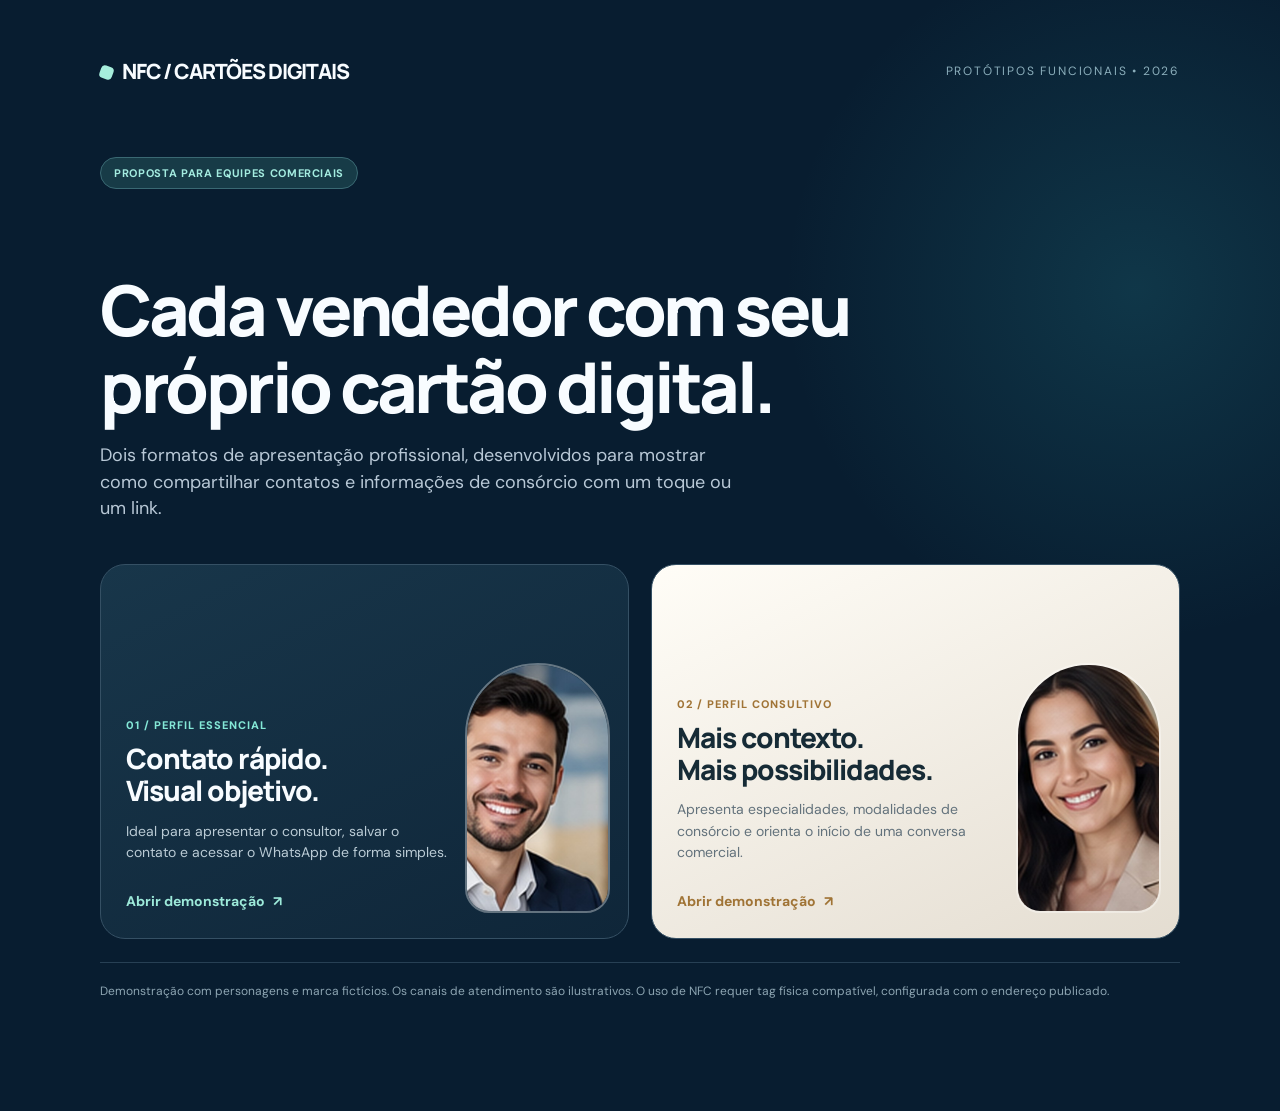
==== index.html @ 66779feb "feat: demonstrações de cartões digitais NFC para equipe comercial" ====
<!DOCTYPE html><html lang="pt-BR"><head><meta charset="utf-8"><meta name="viewport" content="width=device-width,initial-scale=1"><meta name="theme-color" content="#081d30"><title>Cartões digitais NFC — Demonstrações</title><meta name="description" content="Conheça dois modelos demonstrativos de cartão digital por NFC para uma equipe comercial de consórcios."><link rel="stylesheet" href="styles.css"></head>
<body class="landing"><main class="landing-content"><header class="brand-top"><div class="brand-name"><i></i>NFC / CARTÕES DIGITAIS</div><div class="tagline-small">Protótipos funcionais • 2026</div></header><span class="pill" style="margin-top:70px">PROPOSTA PARA EQUIPES COMERCIAIS</span><h1>Cada vendedor com seu próprio cartão digital.</h1><p class="intro">Dois formatos de apresentação profissional, desenvolvidos para mostrar como compartilhar contatos e informações de consórcio com um toque ou um link.</p><section class="demo-grid" aria-label="Demonstrações disponíveis"><a class="demo-card" href="demo-essencial.html"><div><div class="small-tag">01 / PERFIL ESSENCIAL</div><h2>Contato rápido.<br>Visual objetivo.</h2><p>Ideal para apresentar o consultor, salvar o contato e acessar o WhatsApp de forma simples.</p><span class="open">Abrir demonstração <span aria-hidden="true">↗</span></span></div><img src="assets/rafael.jpg" alt="Retrato ilustrativo do consultor fictício Rafael Martins"></a><a class="demo-card alt" href="demo-consultivo.html"><div><div class="small-tag">02 / PERFIL CONSULTIVO</div><h2>Mais contexto.<br>Mais possibilidades.</h2><p>Apresenta especialidades, modalidades de consórcio e orienta o início de uma conversa comercial.</p><span class="open">Abrir demonstração <span aria-hidden="true">↗</span></span></div><img src="assets/mariana.jpg" alt="Retrato ilustrativo da consultora fictícia Mariana Alves"></a></section><footer class="landing-footer">Demonstração com personagens e marca fictícios. Os canais de atendimento são ilustrativos. O uso de NFC requer tag física compatível, configurada com o endereço publicado.</footer></main></body></html>
---- styles.css ----
@import url('https://fonts.googleapis.com/css2?family=DM+Sans:wght@400;500;600;700&family=Manrope:wght@400;500;600;700;800&display=swap');
:root{--bg:#071a2b;--panel:#102a3e;--text:#eff7fa;--muted:#b4c7d2;--accent:#85e2d4;--line:rgba(255,255,255,.14)}
*{box-sizing:border-box} html{scroll-behavior:smooth} body{margin:0;font-family:'DM Sans',Arial,sans-serif;line-height:1.48;background:#eef2f4;color:#10263b}button,a{font:inherit}a{text-decoration:none;color:inherit}button{cursor:pointer}button:focus-visible,a:focus-visible{outline:3px solid #d3ab59;outline-offset:3px} .hidden{display:none!important}
/* Apresentação inicial */
.landing{min-height:100vh;background:#081d30;color:#f8fcff;overflow:hidden;position:relative}.landing:before{content:'';position:absolute;pointer-events:none;inset:-10% -20% auto auto;width:800px;height:800px;background:radial-gradient(circle,rgba(45,157,170,.2),transparent 62%)}.landing-content{width:min(1080px,90vw);margin:auto;padding:56px 0 90px;position:relative}.brand-top{display:flex;justify-content:space-between;align-items:center;gap:16px}.brand-name{font-family:Manrope,sans-serif;font-size:21px;font-weight:800;letter-spacing:-.055em}.brand-name i{display:inline-block;background:#a6eedc;width:13px;height:13px;border-radius:4px;transform:rotate(20deg);margin-right:9px}.tagline-small{color:#8baebb;font-size:12px;letter-spacing:.15em;text-transform:uppercase}.landing h1{font:800 clamp(36px,5.5vw,70px)/1.09 Manrope,sans-serif;letter-spacing:-.05em;max-width:780px;margin:82px 0 18px}.landing p.intro{font-size:18px;color:#b8c8d6;max-width:645px;margin:0 0 42px}.pill{display:inline-flex;align-items:center;border:1px solid #3a6973;padding:7px 13px;border-radius:99px;background:#173b47;color:#a4ece0;letter-spacing:.06em;font-size:11px;font-weight:700}.demo-grid{display:grid;grid-template-columns:1fr 1fr;gap:22px}.demo-card{background:linear-gradient(154deg,#18364a,#0f2639);border:1px solid #355064;border-radius:25px;padding:25px;min-height:375px;display:grid;grid-template-columns:minmax(0,1fr) 138px;align-items:end;gap:14px;position:relative;overflow:hidden;transition:transform .2s,border-color .2s}.demo-card:hover{transform:translateY(-5px);border-color:#8fcbcc}.demo-card .small-tag{font-size:11px;font-weight:800;letter-spacing:.09em;color:#84e8d7}.demo-card h2{font:800 28px/1.13 Manrope,sans-serif;letter-spacing:-.035em;margin:10px 0}.demo-card p{color:#bacbd5;font-size:14px;line-height:1.52}.demo-card .open{display:inline-flex;gap:8px;align-items:center;margin-top:14px;color:#9deada;font-size:14px;font-weight:700}.demo-card img{height:250px;width:145px;object-fit:cover;object-position:50% 22%;border-radius:90px 90px 30px 30px;border:2px solid rgba(255,255,255,.35)}.demo-card.alt{background:linear-gradient(155deg,#fffdf7,#e4ddd1);color:#162b36}.demo-card.alt p{color:#63727c}.demo-card.alt .small-tag,.demo-card.alt .open{color:#a07436}.landing-footer{color:#8da5b2;font-size:12px;padding:20px 0;margin-top:23px;border-top:1px solid #274054}
/* Cartões */
.profile-shell{min-height:100vh;display:flex;justify-content:center;padding:26px 14px 60px}.card-wrap{width:min(445px,100%);border-radius:26px;overflow:hidden;position:relative;box-shadow:0 22px 70px rgba(8,30,46,.19)}.demo-floating{position:fixed;right:18px;top:16px;z-index:8;border-radius:99px;background:#fff;color:#123243;box-shadow:0 8px 28px rgba(0,0,0,.15);padding:10px 14px;font-weight:800;font-size:12px;max-width:calc(100% - 36px)}.logo-mini{display:flex;align-items:center;gap:9px;font-weight:800;letter-spacing:.085em;font:800 13px/1.3 Manrope,sans-serif}.logo-mark{width:30px;height:30px;border-radius:9px;display:grid;place-items:center;background:currentColor;position:relative}.logo-mark:after{content:'◆';color:#0a2b38;font-size:13px;position:absolute}
.theme-a{background:#091e32;color:#f2f8fb}.theme-a .cover{height:350px;background:radial-gradient(circle at 70% 20%,#224b62,transparent 58%),linear-gradient(145deg,#133e59,#071e31);position:relative;overflow:hidden}.theme-a .cover:after{content:'';width:500px;height:500px;border:1px solid rgba(255,255,255,.09);border-radius:50%;position:absolute;left:-180px;top:48px}.theme-a .cover .brand-line{position:absolute;z-index:2;top:25px;left:24px;right:24px;display:flex;justify-content:space-between;align-items:center}.theme-a .cover .brand-line small{font-size:10px;letter-spacing:.12em;color:#9ad3dc}.theme-a .portrait{position:absolute;width:268px;height:312px;right:-10px;bottom:0;object-fit:cover;object-position:center 15%;mix-blend-mode:normal;border-radius:150px 0 0 0;opacity:.95;mask-image:linear-gradient(to bottom,black 0%,black 83%,transparent 100%)}.theme-a .hero-copy{position:absolute;left:25px;right:150px;bottom:21px;z-index:2}.theme-a .hero-copy .role{color:#90e6db;font-size:12px;font-weight:700;letter-spacing:.04em}.theme-a h1{font:800 33px/1.05 Manrope,sans-serif;letter-spacing:-.06em;margin:7px 0}.theme-a .hero-copy p{color:#c3d6dd;font-size:11px;margin:7px 0 0}.a-body{padding:25px 23px 30px}.eyebrow{font-size:10px;text-transform:uppercase;letter-spacing:.16em;color:#97c7d2;font-weight:800}.a-description{font-size:15px;line-height:1.6;color:#c9d9e1;margin:10px 0 21px}.action-primary{display:flex;align-items:center;justify-content:center;gap:10px;width:100%;border:0;border-radius:15px;padding:17px 14px;background:#8de2d3;color:#092b37;font-weight:800;font-size:15px}.action-primary:hover{filter:brightness(1.07)}.action-primary svg,.action-secondary svg,.mini-button svg{width:19px;height:19px}.two-actions{display:grid;grid-template-columns:1fr 1fr;gap:10px;margin:10px 0 24px}.action-secondary{border:1px solid #33546a;border-radius:14px;padding:14px 9px;color:#e5f0f4;background:#173347;display:flex;justify-content:center;align-items:center;gap:8px;font-size:13px;font-weight:700}.category-title{font:800 16px Manrope,sans-serif;margin:22px 0 11px;letter-spacing:-.025em}.categories{display:grid;grid-template-columns:1fr 1fr;gap:10px}.category{background:#133449;border:1px solid #2b5265;border-radius:13px;padding:14px}.category .emoji{font-size:20px}.category strong{display:block;margin:5px 0 0;font-size:14px}.category small{color:#aac1cc;font-size:11px}.trust-line{margin:24px 0 0;padding:15px;border-top:1px solid #335065;display:flex;justify-content:space-between;gap:20px;align-items:center}.trust-line p{font-size:11px;color:#b6c9d2;margin:0}.share-link{border:none;background:transparent;color:#8de2d3;font-size:12px;font-weight:800;white-space:nowrap}.footnote{font-size:10px;line-height:1.5;opacity:.74;margin:16px 0 0}
.theme-b{background:#fffdf7;color:#152e40}.theme-b .cover-b{height:320px;position:relative;background:linear-gradient(130deg,#b8d3c8,#eedfd0);overflow:hidden}.theme-b .cover-b:after{content:'';position:absolute;right:-90px;top:-100px;width:300px;height:300px;border:1px solid rgba(15,57,62,.2);border-radius:50%}.theme-b .b-brand{position:absolute;left:23px;right:20px;top:23px;color:#1b3a46;z-index:1}.theme-b .b-brand .logo-mark:after{color:#e6dfc9}.theme-b .portrait-b{position:absolute;width:245px;height:275px;left:50%;transform:translateX(-50%);bottom:0;object-fit:cover;object-position:center 15%;border-radius:124px 124px 0 0;box-shadow:0 -6px 90px rgba(69,86,80,.05)}.theme-b .b-body{padding:27px 24px 36px}.theme-b h1{font:800 32px/1.12 Manrope,sans-serif;letter-spacing:-.055em;margin:0 0 6px}.theme-b .role{font-size:12px;color:#a17c48;font-weight:800;letter-spacing:.06em;text-transform:uppercase}.theme-b .lede{font-size:15px;line-height:1.6;color:#6d7981;margin:14px 0 19px}.theme-b .quick-actions{display:grid;grid-template-columns:repeat(3,1fr);gap:9px}.theme-b .quick-actions button{border:1px solid #e0e4dc;background:#f7f7ef;border-radius:14px;min-height:72px;padding:9px;display:flex;flex-direction:column;align-items:center;justify-content:center;gap:4px;font-size:11px;color:#1c3f4d;font-weight:700}.theme-b .quick-actions span{font-size:22px}.b-main{margin-top:14px;background:#173f49;color:#fff;padding:17px 16px;border-radius:14px;display:flex;align-items:center;justify-content:space-between;font-weight:700;font-size:14px}.b-main small{display:block;font-size:11px;font-weight:400;color:#c8dddc}.theme-b .section-divider{height:1px;background:#e1e3dc;margin:26px 0}.theme-b h2{font:800 18px Manrope,sans-serif;letter-spacing:-.035em;margin:0 0 10px}.theme-b .text-sub{font-size:12px;line-height:1.55;color:#6a7880;margin:0 0 14px}.specialties{display:flex;gap:7px;flex-wrap:wrap}.specialties span{font-size:12px;font-weight:700;background:#f3eee5;border:1px solid #ebe1d3;color:#755934;border-radius:50px;padding:7px 10px}.steps{display:grid;gap:13px}.step{display:flex;align-items:flex-start;gap:12px}.step i{display:grid;place-items:center;flex:none;width:28px;height:28px;background:#e4eee7;color:#376756;border-radius:50%;font-style:normal;font-size:12px;font-weight:800}.step strong{display:block;font-size:12px}.step p{font-size:11px;color:#75808b;margin:2px 0}.b-feature{border-radius:16px;background:linear-gradient(120deg,#e7ede4,#f7ead8);padding:22px;display:flex;align-items:center;gap:16px}.b-feature .feature-icon{display:grid;place-items:center;border-radius:15px;background:#fff;width:65px;height:65px;font-size:30px;flex:none}.b-feature strong{font:800 17px Manrope,sans-serif}.b-feature p{margin:5px 0 0;font-size:12px;color:#596b6c}.b-contact{margin-top:20px;width:100%;border-radius:15px;border:0;background:#153e49;color:white;padding:17px;font-weight:800}.b-share{border:0;background:none;color:#587369;font-weight:800;font-size:12px;padding:18px 0 0}.theme-b .footnote{color:#6b7a80}
/* componentes */
.sheet{display:none;position:fixed;inset:0;background:rgba(1,18,30,.67);z-index:10;align-items:center;justify-content:center;padding:18px}.sheet.visible{display:flex}.sheet-panel{max-width:410px;width:100%;border-radius:21px;background:#fff;color:#163244;padding:27px;box-shadow:0 30px 85px rgba(0,0,0,.35)}.sheet-panel h2{font:800 21px Manrope,sans-serif;margin:0 0 10px}.sheet-panel p{font-size:14px;color:#566771;line-height:1.6}.sheet-panel button{background:#193b49;color:#fff;border:none;border-radius:12px;padding:13px 20px;font-weight:800;margin-top:10px}.back-hint{display:block;text-align:center;font-size:11px;color:#6f8693;margin-top:16px}.back-hint a{text-decoration:underline}
@media(max-width:790px){.landing-content{padding-top:30px}.landing h1{margin-top:50px}.demo-grid{grid-template-columns:1fr}.demo-card{min-height:300px}.demo-card img{height:230px}.tagline-small{display:none}}@media(max-width:390px){.demo-card{grid-template-columns:minmax(0,1fr) 106px;padding:17px}.demo-card img{height:190px;width:110px}.card-wrap{border-radius:15px}.profile-shell{padding:0 0 32px}.demo-floating{top:auto;bottom:10px;right:10px;opacity:.9}}
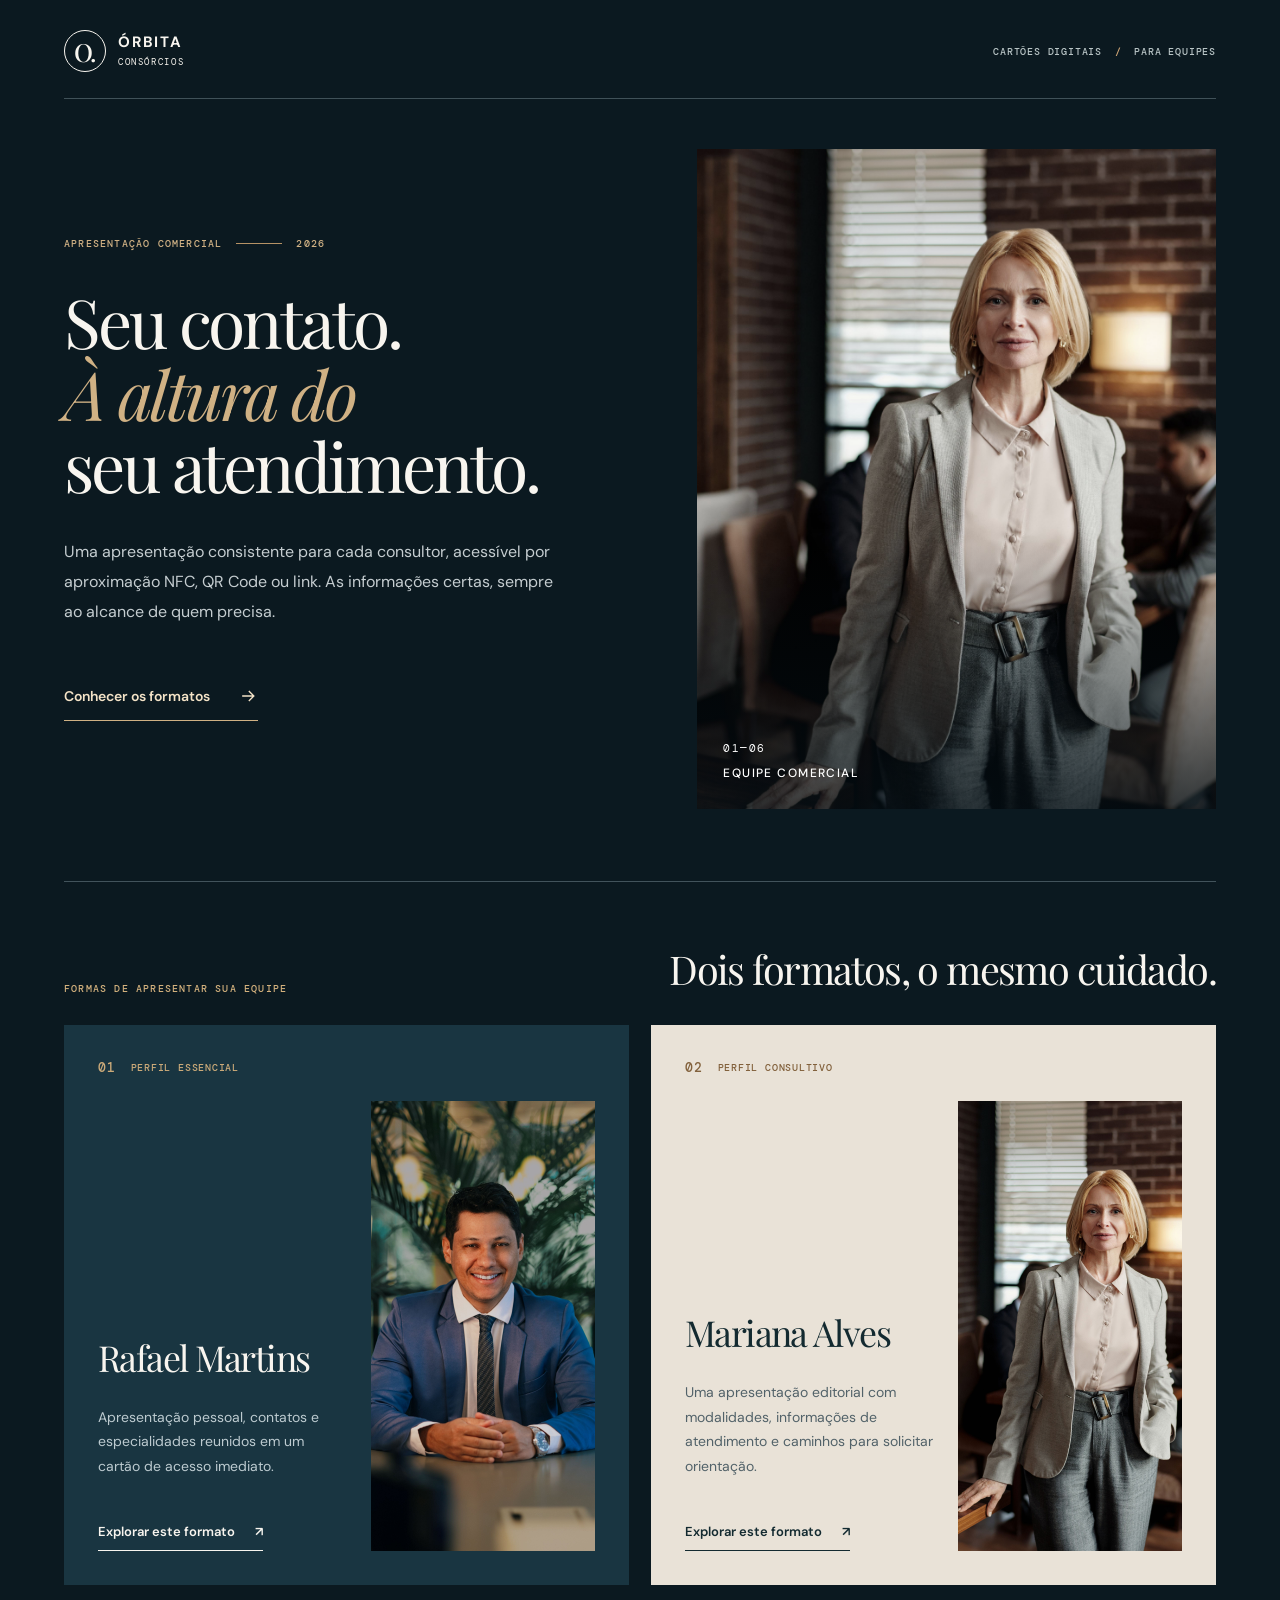
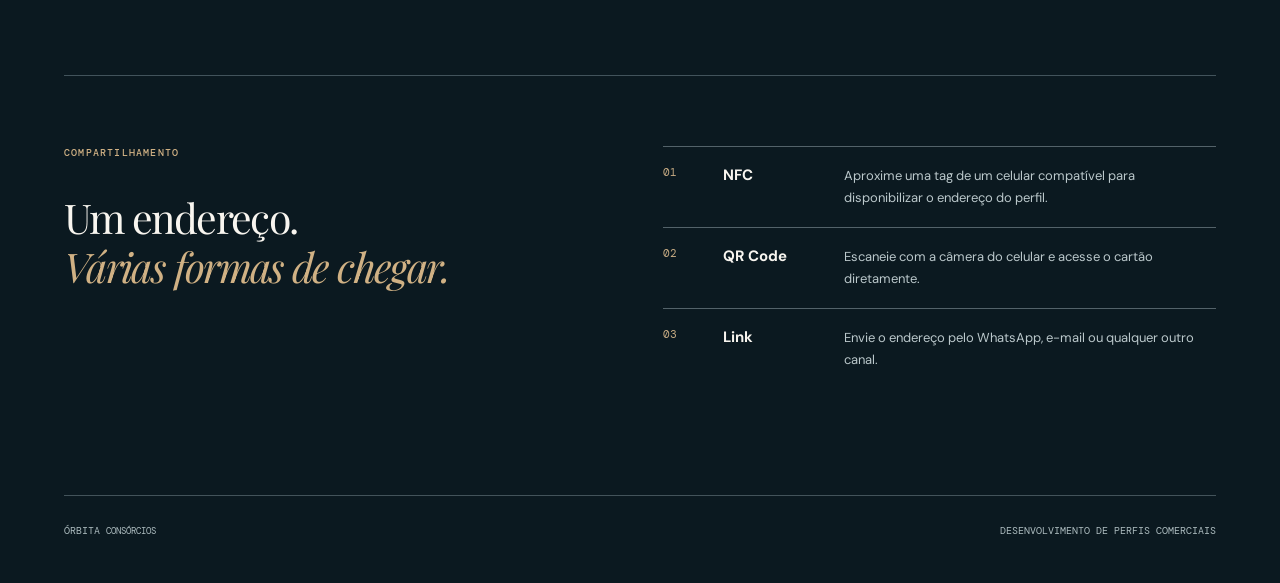
==== commit 2e098f42: "refactor: direção editorial, fotos HD, conteúdo profissional e novos links" ====
--- a/index.html
+++ b/index.html
@@ -1,2 +1 @@
-<!DOCTYPE html><html lang="pt-BR"><head><meta charset="utf-8"><meta name="viewport" content="width=device-width,initial-scale=1"><meta name="theme-color" content="#081d30"><title>Cartões digitais NFC — Demonstrações</title><meta name="description" content="Conheça dois modelos demonstrativos de cartão digital por NFC para uma equipe comercial de consórcios."><link rel="stylesheet" href="styles.css"></head>
-<body class="landing"><main class="landing-content"><header class="brand-top"><div class="brand-name"><i></i>NFC / CARTÕES DIGITAIS</div><div class="tagline-small">Protótipos funcionais • 2026</div></header><span class="pill" style="margin-top:70px">PROPOSTA PARA EQUIPES COMERCIAIS</span><h1>Cada vendedor com seu próprio cartão digital.</h1><p class="intro">Dois formatos de apresentação profissional, desenvolvidos para mostrar como compartilhar contatos e informações de consórcio com um toque ou um link.</p><section class="demo-grid" aria-label="Demonstrações disponíveis"><a class="demo-card" href="demo-essencial.html"><div><div class="small-tag">01 / PERFIL ESSENCIAL</div><h2>Contato rápido.<br>Visual objetivo.</h2><p>Ideal para apresentar o consultor, salvar o contato e acessar o WhatsApp de forma simples.</p><span class="open">Abrir demonstração <span aria-hidden="true">↗</span></span></div><img src="assets/rafael.jpg" alt="Retrato ilustrativo do consultor fictício Rafael Martins"></a><a class="demo-card alt" href="demo-consultivo.html"><div><div class="small-tag">02 / PERFIL CONSULTIVO</div><h2>Mais contexto.<br>Mais possibilidades.</h2><p>Apresenta especialidades, modalidades de consórcio e orienta o início de uma conversa comercial.</p><span class="open">Abrir demonstração <span aria-hidden="true">↗</span></span></div><img src="assets/mariana.jpg" alt="Retrato ilustrativo da consultora fictícia Mariana Alves"></a></section><footer class="landing-footer">Demonstração com personagens e marca fictícios. Os canais de atendimento são ilustrativos. O uso de NFC requer tag física compatível, configurada com o endereço publicado.</footer></main></body></html>
+<!doctype html><html lang="pt-BR"><head><meta charset="utf-8"><meta name="viewport" content="width=device-width,initial-scale=1"><meta name="theme-color" content="#0b1920"><title>Cartões digitais para equipes comerciais | Órbita</title><meta name="description" content="Perfis profissionais digitais com compartilhamento por NFC, QR Code e link. Conheça os formatos essencial e consultivo."><link rel="stylesheet" href="styles.css"></head><body class="home"><div class="home-container"><header class="home-head"><a class="brand-symbol" href="index.html" aria-label="Página inicial"><span class="brand-monogram">O.</span><span>ÓRBITA <small>CONSÓRCIOS</small></span></a><div class="home-head-right">CARTÕES DIGITAIS <span class="sep">/</span> PARA EQUIPES</div></header><main><div class="home-hero"><div class="home-copy"><div class="fine-label">APRESENTAÇÃO COMERCIAL <span class="line-gold"></span> 2026</div><h1>Seu contato.<br><em>À altura do</em><br>seu atendimento.</h1><p>Uma apresentação consistente para cada consultor, acessível por aproximação NFC, QR Code ou link. As informações certas, sempre ao alcance de quem precisa.</p><a class="hero-cta" href="#formatos">Conhecer os formatos <svg viewBox="0 0 24 24"><path d="M5 12h14m-6-6 6 6-6 6"/></svg></a></div><div class="home-photo"><img src="assets/mariana.jpg" alt="Consultora em ambiente profissional" fetchpriority="high"><span class="home-photo-caption">01—06 <b>EQUIPE COMERCIAL</b></span></div></div><section id="formatos" class="formats"><div class="formats-top"><span class="fine-label">FORMAS DE APRESENTAR SUA EQUIPE</span><h2>Dois formatos, o mesmo cuidado.</h2></div><div class="formats-grid"><a href="rafael-martins.html" class="format-card format-dark"><div class="format-index">01 <span>PERFIL ESSENCIAL</span></div><div class="format-photo"><img src="assets/rafael.jpg" alt="Consultor Rafael Martins"></div><div class="format-desc"><h3>Rafael Martins</h3><p>Apresentação pessoal, contatos e especialidades reunidos em um cartão de acesso imediato.</p><strong>Explorar este formato <span>↗</span></strong></div></a><a href="mariana-alves.html" class="format-card format-light"><div class="format-index">02 <span>PERFIL CONSULTIVO</span></div><div class="format-photo"><img src="assets/mariana.jpg" alt="Consultora Mariana Alves"></div><div class="format-desc"><h3>Mariana Alves</h3><p>Uma apresentação editorial com modalidades, informações de atendimento e caminhos para solicitar orientação.</p><strong>Explorar este formato <span>↗</span></strong></div></a></div></section><section class="how-section"><div><div class="fine-label">COMPARTILHAMENTO</div><h2>Um endereço.<br><em>Várias formas de chegar.</em></h2></div><div class="how-items"><div><span>01</span><strong>NFC</strong><p>Aproxime uma tag de um celular compatível para disponibilizar o endereço do perfil.</p></div><div><span>02</span><strong>QR Code</strong><p>Escaneie com a câmera do celular e acesse o cartão diretamente.</p></div><div><span>03</span><strong>Link</strong><p>Envie o endereço pelo WhatsApp, e-mail ou qualquer outro canal.</p></div></div></section></main><footer class="home-footer"><span>ÓRBITA <small>CONSÓRCIOS</small></span><span>DESENVOLVIMENTO DE PERFIS COMERCIAIS</span></footer></div></body></html>
--- a/styles.css
+++ b/styles.css
@@ -1,12 +1,13 @@
-@import url('https://fonts.googleapis.com/css2?family=DM+Sans:wght@400;500;600;700&family=Manrope:wght@400;500;600;700;800&display=swap');
-:root{--bg:#071a2b;--panel:#102a3e;--text:#eff7fa;--muted:#b4c7d2;--accent:#85e2d4;--line:rgba(255,255,255,.14)}
-*{box-sizing:border-box} html{scroll-behavior:smooth} body{margin:0;font-family:'DM Sans',Arial,sans-serif;line-height:1.48;background:#eef2f4;color:#10263b}button,a{font:inherit}a{text-decoration:none;color:inherit}button{cursor:pointer}button:focus-visible,a:focus-visible{outline:3px solid #d3ab59;outline-offset:3px} .hidden{display:none!important}
-/* Apresentação inicial */
-.landing{min-height:100vh;background:#081d30;color:#f8fcff;overflow:hidden;position:relative}.landing:before{content:'';position:absolute;pointer-events:none;inset:-10% -20% auto auto;width:800px;height:800px;background:radial-gradient(circle,rgba(45,157,170,.2),transparent 62%)}.landing-content{width:min(1080px,90vw);margin:auto;padding:56px 0 90px;position:relative}.brand-top{display:flex;justify-content:space-between;align-items:center;gap:16px}.brand-name{font-family:Manrope,sans-serif;font-size:21px;font-weight:800;letter-spacing:-.055em}.brand-name i{display:inline-block;background:#a6eedc;width:13px;height:13px;border-radius:4px;transform:rotate(20deg);margin-right:9px}.tagline-small{color:#8baebb;font-size:12px;letter-spacing:.15em;text-transform:uppercase}.landing h1{font:800 clamp(36px,5.5vw,70px)/1.09 Manrope,sans-serif;letter-spacing:-.05em;max-width:780px;margin:82px 0 18px}.landing p.intro{font-size:18px;color:#b8c8d6;max-width:645px;margin:0 0 42px}.pill{display:inline-flex;align-items:center;border:1px solid #3a6973;padding:7px 13px;border-radius:99px;background:#173b47;color:#a4ece0;letter-spacing:.06em;font-size:11px;font-weight:700}.demo-grid{display:grid;grid-template-columns:1fr 1fr;gap:22px}.demo-card{background:linear-gradient(154deg,#18364a,#0f2639);border:1px solid #355064;border-radius:25px;padding:25px;min-height:375px;display:grid;grid-template-columns:minmax(0,1fr) 138px;align-items:end;gap:14px;position:relative;overflow:hidden;transition:transform .2s,border-color .2s}.demo-card:hover{transform:translateY(-5px);border-color:#8fcbcc}.demo-card .small-tag{font-size:11px;font-weight:800;letter-spacing:.09em;color:#84e8d7}.demo-card h2{font:800 28px/1.13 Manrope,sans-serif;letter-spacing:-.035em;margin:10px 0}.demo-card p{color:#bacbd5;font-size:14px;line-height:1.52}.demo-card .open{display:inline-flex;gap:8px;align-items:center;margin-top:14px;color:#9deada;font-size:14px;font-weight:700}.demo-card img{height:250px;width:145px;object-fit:cover;object-position:50% 22%;border-radius:90px 90px 30px 30px;border:2px solid rgba(255,255,255,.35)}.demo-card.alt{background:linear-gradient(155deg,#fffdf7,#e4ddd1);color:#162b36}.demo-card.alt p{color:#63727c}.demo-card.alt .small-tag,.demo-card.alt .open{color:#a07436}.landing-footer{color:#8da5b2;font-size:12px;padding:20px 0;margin-top:23px;border-top:1px solid #274054}
-/* Cartões */
-.profile-shell{min-height:100vh;display:flex;justify-content:center;padding:26px 14px 60px}.card-wrap{width:min(445px,100%);border-radius:26px;overflow:hidden;position:relative;box-shadow:0 22px 70px rgba(8,30,46,.19)}.demo-floating{position:fixed;right:18px;top:16px;z-index:8;border-radius:99px;background:#fff;color:#123243;box-shadow:0 8px 28px rgba(0,0,0,.15);padding:10px 14px;font-weight:800;font-size:12px;max-width:calc(100% - 36px)}.logo-mini{display:flex;align-items:center;gap:9px;font-weight:800;letter-spacing:.085em;font:800 13px/1.3 Manrope,sans-serif}.logo-mark{width:30px;height:30px;border-radius:9px;display:grid;place-items:center;background:currentColor;position:relative}.logo-mark:after{content:'◆';color:#0a2b38;font-size:13px;position:absolute}
-.theme-a{background:#091e32;color:#f2f8fb}.theme-a .cover{height:350px;background:radial-gradient(circle at 70% 20%,#224b62,transparent 58%),linear-gradient(145deg,#133e59,#071e31);position:relative;overflow:hidden}.theme-a .cover:after{content:'';width:500px;height:500px;border:1px solid rgba(255,255,255,.09);border-radius:50%;position:absolute;left:-180px;top:48px}.theme-a .cover .brand-line{position:absolute;z-index:2;top:25px;left:24px;right:24px;display:flex;justify-content:space-between;align-items:center}.theme-a .cover .brand-line small{font-size:10px;letter-spacing:.12em;color:#9ad3dc}.theme-a .portrait{position:absolute;width:268px;height:312px;right:-10px;bottom:0;object-fit:cover;object-position:center 15%;mix-blend-mode:normal;border-radius:150px 0 0 0;opacity:.95;mask-image:linear-gradient(to bottom,black 0%,black 83%,transparent 100%)}.theme-a .hero-copy{position:absolute;left:25px;right:150px;bottom:21px;z-index:2}.theme-a .hero-copy .role{color:#90e6db;font-size:12px;font-weight:700;letter-spacing:.04em}.theme-a h1{font:800 33px/1.05 Manrope,sans-serif;letter-spacing:-.06em;margin:7px 0}.theme-a .hero-copy p{color:#c3d6dd;font-size:11px;margin:7px 0 0}.a-body{padding:25px 23px 30px}.eyebrow{font-size:10px;text-transform:uppercase;letter-spacing:.16em;color:#97c7d2;font-weight:800}.a-description{font-size:15px;line-height:1.6;color:#c9d9e1;margin:10px 0 21px}.action-primary{display:flex;align-items:center;justify-content:center;gap:10px;width:100%;border:0;border-radius:15px;padding:17px 14px;background:#8de2d3;color:#092b37;font-weight:800;font-size:15px}.action-primary:hover{filter:brightness(1.07)}.action-primary svg,.action-secondary svg,.mini-button svg{width:19px;height:19px}.two-actions{display:grid;grid-template-columns:1fr 1fr;gap:10px;margin:10px 0 24px}.action-secondary{border:1px solid #33546a;border-radius:14px;padding:14px 9px;color:#e5f0f4;background:#173347;display:flex;justify-content:center;align-items:center;gap:8px;font-size:13px;font-weight:700}.category-title{font:800 16px Manrope,sans-serif;margin:22px 0 11px;letter-spacing:-.025em}.categories{display:grid;grid-template-columns:1fr 1fr;gap:10px}.category{background:#133449;border:1px solid #2b5265;border-radius:13px;padding:14px}.category .emoji{font-size:20px}.category strong{display:block;margin:5px 0 0;font-size:14px}.category small{color:#aac1cc;font-size:11px}.trust-line{margin:24px 0 0;padding:15px;border-top:1px solid #335065;display:flex;justify-content:space-between;gap:20px;align-items:center}.trust-line p{font-size:11px;color:#b6c9d2;margin:0}.share-link{border:none;background:transparent;color:#8de2d3;font-size:12px;font-weight:800;white-space:nowrap}.footnote{font-size:10px;line-height:1.5;opacity:.74;margin:16px 0 0}
-.theme-b{background:#fffdf7;color:#152e40}.theme-b .cover-b{height:320px;position:relative;background:linear-gradient(130deg,#b8d3c8,#eedfd0);overflow:hidden}.theme-b .cover-b:after{content:'';position:absolute;right:-90px;top:-100px;width:300px;height:300px;border:1px solid rgba(15,57,62,.2);border-radius:50%}.theme-b .b-brand{position:absolute;left:23px;right:20px;top:23px;color:#1b3a46;z-index:1}.theme-b .b-brand .logo-mark:after{color:#e6dfc9}.theme-b .portrait-b{position:absolute;width:245px;height:275px;left:50%;transform:translateX(-50%);bottom:0;object-fit:cover;object-position:center 15%;border-radius:124px 124px 0 0;box-shadow:0 -6px 90px rgba(69,86,80,.05)}.theme-b .b-body{padding:27px 24px 36px}.theme-b h1{font:800 32px/1.12 Manrope,sans-serif;letter-spacing:-.055em;margin:0 0 6px}.theme-b .role{font-size:12px;color:#a17c48;font-weight:800;letter-spacing:.06em;text-transform:uppercase}.theme-b .lede{font-size:15px;line-height:1.6;color:#6d7981;margin:14px 0 19px}.theme-b .quick-actions{display:grid;grid-template-columns:repeat(3,1fr);gap:9px}.theme-b .quick-actions button{border:1px solid #e0e4dc;background:#f7f7ef;border-radius:14px;min-height:72px;padding:9px;display:flex;flex-direction:column;align-items:center;justify-content:center;gap:4px;font-size:11px;color:#1c3f4d;font-weight:700}.theme-b .quick-actions span{font-size:22px}.b-main{margin-top:14px;background:#173f49;color:#fff;padding:17px 16px;border-radius:14px;display:flex;align-items:center;justify-content:space-between;font-weight:700;font-size:14px}.b-main small{display:block;font-size:11px;font-weight:400;color:#c8dddc}.theme-b .section-divider{height:1px;background:#e1e3dc;margin:26px 0}.theme-b h2{font:800 18px Manrope,sans-serif;letter-spacing:-.035em;margin:0 0 10px}.theme-b .text-sub{font-size:12px;line-height:1.55;color:#6a7880;margin:0 0 14px}.specialties{display:flex;gap:7px;flex-wrap:wrap}.specialties span{font-size:12px;font-weight:700;background:#f3eee5;border:1px solid #ebe1d3;color:#755934;border-radius:50px;padding:7px 10px}.steps{display:grid;gap:13px}.step{display:flex;align-items:flex-start;gap:12px}.step i{display:grid;place-items:center;flex:none;width:28px;height:28px;background:#e4eee7;color:#376756;border-radius:50%;font-style:normal;font-size:12px;font-weight:800}.step strong{display:block;font-size:12px}.step p{font-size:11px;color:#75808b;margin:2px 0}.b-feature{border-radius:16px;background:linear-gradient(120deg,#e7ede4,#f7ead8);padding:22px;display:flex;align-items:center;gap:16px}.b-feature .feature-icon{display:grid;place-items:center;border-radius:15px;background:#fff;width:65px;height:65px;font-size:30px;flex:none}.b-feature strong{font:800 17px Manrope,sans-serif}.b-feature p{margin:5px 0 0;font-size:12px;color:#596b6c}.b-contact{margin-top:20px;width:100%;border-radius:15px;border:0;background:#153e49;color:white;padding:17px;font-weight:800}.b-share{border:0;background:none;color:#587369;font-weight:800;font-size:12px;padding:18px 0 0}.theme-b .footnote{color:#6b7a80}
-/* componentes */
-.sheet{display:none;position:fixed;inset:0;background:rgba(1,18,30,.67);z-index:10;align-items:center;justify-content:center;padding:18px}.sheet.visible{display:flex}.sheet-panel{max-width:410px;width:100%;border-radius:21px;background:#fff;color:#163244;padding:27px;box-shadow:0 30px 85px rgba(0,0,0,.35)}.sheet-panel h2{font:800 21px Manrope,sans-serif;margin:0 0 10px}.sheet-panel p{font-size:14px;color:#566771;line-height:1.6}.sheet-panel button{background:#193b49;color:#fff;border:none;border-radius:12px;padding:13px 20px;font-weight:800;margin-top:10px}.back-hint{display:block;text-align:center;font-size:11px;color:#6f8693;margin-top:16px}.back-hint a{text-decoration:underline}
-@media(max-width:790px){.landing-content{padding-top:30px}.landing h1{margin-top:50px}.demo-grid{grid-template-columns:1fr}.demo-card{min-height:300px}.demo-card img{height:230px}.tagline-small{display:none}}@media(max-width:390px){.demo-card{grid-template-columns:minmax(0,1fr) 106px;padding:17px}.demo-card img{height:190px;width:110px}.card-wrap{border-radius:15px}.profile-shell{padding:0 0 32px}.demo-floating{top:auto;bottom:10px;right:10px;opacity:.9}}
+@import url('https://fonts.googleapis.com/css2?family=DM+Mono:wght@400;500&family=DM+Sans:wght@400;500;600;700&family=Playfair+Display:ital,wght@0,400;0,500;0,600;1,400;1,500&display=swap');
+:root{--ink:#0b1920;--dark:#0d222d;--cream:#f6f2e9;--paper:#fdfbf7;--gold:#c9a16a;--sea:#1c4c50;--line:#d8d0c5}*{box-sizing:border-box}html{scroll-behavior:smooth}body{margin:0;font-family:'DM Sans',system-ui,sans-serif;-webkit-font-smoothing:antialiased}button,a{font:inherit}a{color:inherit;text-decoration:none}button{cursor:pointer}a:focus-visible,button:focus-visible{outline:2px solid #cfa66f;outline-offset:3px}button img{width:20px;height:20px;object-fit:contain;flex:none}.fine-label,.section-index,.eyebrow{font:500 10px 'DM Mono',monospace;letter-spacing:.12em;text-transform:uppercase}.brand-symbol{display:inline-flex;align-items:center;gap:12px;font-size:15px;font-weight:700;letter-spacing:.12em;line-height:1.1;white-space:nowrap}.brand-symbol small{display:block;font:400 9px 'DM Mono',monospace;letter-spacing:.18em;margin-top:5px}.brand-monogram{font:500 25px 'Playfair Display',serif;width:42px;height:42px;display:grid;place-items:center;border:1px solid currentColor;border-radius:50%;letter-spacing:-.1em;padding-right:3px}
+/* Landing — editorial web brochure */
+.home{background:#0b1920;color:#f8f5ef;overflow-x:hidden}.home-container{max-width:1560px;margin:auto;padding:30px clamp(20px,5vw,82px)}.home-head{display:flex;align-items:center;justify-content:space-between;gap:15px;padding-bottom:26px;border-bottom:1px solid #405158}.home-head-right{font:500 10px 'DM Mono',monospace;letter-spacing:.08em;color:#b8c4c5}.sep{color:#d4a978;padding:0 6px}.home-hero{display:grid;grid-template-columns:1.05fr .95fr;min-height:680px;align-items:stretch;padding:50px 0 72px;gap:60px}.home-copy{align-self:center}.home-copy .fine-label{color:#d0b184;display:flex;align-items:center;gap:14px}.line-gold{display:inline-block;width:46px;height:1px;background:#b69265}.home h1{font:400 clamp(48px,5.3vw,92px)/1.06 'Playfair Display',serif;letter-spacing:-.046em;margin:36px 0}.home h1 em,.how-section h2 em{font-weight:400;color:#d0b184}.home-copy>p{font-size:16px;line-height:1.85;max-width:500px;color:#c5cdd0}.hero-cta{display:inline-flex;align-items:center;gap:28px;margin-top:30px;border-bottom:1px solid #d0b184;padding:14px 0;color:#f4e3c7;font-weight:600;font-size:14px}.hero-cta svg{width:20px;height:20px;fill:none;stroke:currentColor;stroke-width:1.6}.home-photo{position:relative;height:660px;overflow:hidden;background:#26353a}.home-photo img{width:100%;height:100%;object-fit:cover;object-position:center 33%;filter:saturate(.82)}.home-photo:after{content:'';position:absolute;inset:auto 0 0;height:40%;background:linear-gradient(transparent,rgba(4,14,20,.76))}.home-photo-caption{position:absolute;left:26px;bottom:28px;z-index:1;color:white;font:400 11px 'DM Mono',monospace;letter-spacing:.13em}.home-photo-caption b{display:block;font:500 12px 'DM Sans',sans-serif;margin-top:10px}.formats{border-top:1px solid #42535b;padding:60px 0 90px}.formats-top{display:flex;align-items:flex-end;justify-content:space-between;gap:35px;margin-bottom:30px}.formats-top .fine-label{color:#d3b17d}.formats h2{font:400 clamp(29px,3.1vw,48px) 'Playfair Display',serif;letter-spacing:-.04em;margin:0}.formats-grid{display:grid;grid-template-columns:1fr 1fr;gap:22px;min-width:0}.format-card{min-width:0;position:relative;overflow:hidden;padding:34px;min-height:560px;display:grid;grid-template-columns:1fr 45%;grid-template-rows:auto 1fr;gap:25px;transition:transform .2s}.format-card:hover{transform:translateY(-5px)}.format-dark{background:#193541}.format-light{background:#e9e2d7;color:#132a30}.format-index{grid-column:1/-1;display:flex;gap:15px;font:500 13px 'DM Mono',monospace;color:#cbaa79;letter-spacing:.06em}.format-light .format-index{color:#82613c}.format-index span{font-size:10px;align-self:center}.format-photo{grid-column:2;grid-row:2;align-self:stretch;overflow:hidden;min-height:350px}.format-photo img{display:block;width:100%;height:100%;object-fit:cover;object-position:center 24%}.format-desc{grid-column:1;grid-row:2;align-self:end}.format-desc h3{font:400 clamp(27px,2.8vw,43px) 'Playfair Display',serif;letter-spacing:-.045em;margin:0 0 24px}.format-desc p{font-size:14px;line-height:1.75;color:#bdcbd0;margin:0 0 42px}.format-light .format-desc p{color:#526269}.format-desc strong{font-size:13px;font-weight:600;border-bottom:1px solid currentColor;padding-bottom:10px;display:inline-flex;gap:20px}.how-section{border-top:1px solid #42535b;display:grid;grid-template-columns:1fr 1fr;gap:45px;padding:70px 0 105px}.how-section .fine-label{color:#d0b184}.how-section h2{font:400 clamp(32px,3.2vw,50px)/1.2 'Playfair Display',serif;letter-spacing:-.04em}.how-items>div{border-top:1px solid #536269;padding:18px 0;display:grid;grid-template-columns:44px 105px 1fr;gap:16px;align-items:start}.how-items span{font:400 11px 'DM Mono',monospace;color:#c7ab83}.how-items strong{font-size:15px}.how-items p{font-size:13px;color:#bbc8cb;line-height:1.7;margin:0}.home-footer{border-top:1px solid #43535a;display:flex;justify-content:space-between;gap:16px;padding:28px 0 16px;color:#adbcbf;font:400 10px 'DM Mono',monospace}.home-footer small{font-size:9px}
+/* Shared profile surfaces */
+.profile-stage{width:100%;min-height:100vh;padding:42px 16px;display:flex;align-items:flex-start;justify-content:center}.identity-card{width:min(480px,100%);overflow:hidden;box-shadow:0 25px 90px rgba(0,0,0,.14)}.section-index{color:#bd9766}.card-footer{display:flex;justify-content:space-between;gap:10px;font:500 9px 'DM Mono',monospace;letter-spacing:.06em;padding-top:24px;border-top:1px solid currentColor;opacity:.65}.toast{position:fixed;z-index:99;bottom:24px;left:50%;transform:translate(-50%,35px);opacity:0;pointer-events:none;background:#f6f2e9;color:#112b34;border:1px solid #d8c7ad;box-shadow:0 8px 32px #081a2533;border-radius:9px;padding:13px 20px;max-width:calc(100% - 32px);width:max-content;text-align:center;line-height:1.4;font-size:13px;transition:opacity .2s,transform .2s}.toast.active{opacity:1;transform:translate(-50%,0)}
+/* Essential: dark documentary */
+.profile-a{background:#e3e6e5;color:#f9f7f0}.profile-a .identity-card{background:#101e26}.a-photo-head{height:465px;position:relative;overflow:hidden}.a-photo-head>img{position:absolute;inset:0;width:100%;height:100%;object-fit:cover;object-position:center 23%;filter:saturate(.74)}.a-photo-shade{position:absolute;inset:0;background:linear-gradient(180deg,rgba(4,16,22,.58),rgba(4,16,22,.02) 34%,rgba(4,16,22,.17) 50%,rgba(4,16,22,.93) 100%)}.a-nav{position:absolute;left:26px;right:26px;top:23px;display:flex;justify-content:space-between;align-items:center;gap:15px}.a-nav .brand-symbol{font-size:12px}.a-nav .brand-monogram{width:36px;height:36px;font-size:21px}.a-nav-right{font:400 9px 'DM Mono',monospace;letter-spacing:.09em}.a-nav-right b{margin-left:8px;color:#d1b285}.a-head-copy{position:absolute;bottom:30px;left:30px}.eyebrow{color:#e3c998}.a-head-copy h1{font:400 62px/1.05 'Playfair Display',serif;letter-spacing:-.055em;margin:16px 0}.a-head-copy h1 em{font-weight:400}.a-head-underline{display:block;background:#cfaa77;width:65px;height:2px}.a-content{padding:28px 29px 34px}.a-intro{padding-bottom:28px}.a-intro p{font-size:17px;line-height:1.7;margin:16px 0 0;color:#d3d9d8}.a-action-group{padding-bottom:46px}.action-button{border:1px solid #39515b;color:#f7f6ef;background:transparent;display:flex;gap:12px;align-items:center;justify-content:center;min-height:61px;width:100%;font-size:13px;font-weight:600;position:relative}.action-button span{position:absolute;right:21px}.action-gold{background:#d6b585;color:#0e252d;border-color:#d6b585;font-size:14px;justify-content:flex-start;padding:0 20px}.action-gold img{filter:brightness(0) saturate(100%)}.a-action-secondary{display:grid;grid-template-columns:1fr 1fr;gap:10px;margin-top:10px}.a-action-secondary .action-button{font-size:12px;min-height:56px}.a-action-secondary img{filter:invert(1)}.a-specialties{border-top:1px solid #39515b;padding-top:29px}.a-specialties h2,.a-end h2{font:400 34px/1.22 'Playfair Display',serif;letter-spacing:-.04em;margin:17px 0 28px}.a-specialties h2 em,.a-end h2 em{color:#d5b58a}.a-categories{display:grid;grid-template-columns:1fr 1fr;gap:0;border-top:1px solid #42545a;border-left:1px solid #42545a}.a-categories>div{min-height:145px;border-right:1px solid #42545a;border-bottom:1px solid #42545a;padding:20px 16px}.a-categories img{filter:invert(1);width:25px;height:25px;margin-bottom:13px}.a-categories strong{display:block;font-size:14px;margin-bottom:5px}.a-categories small{font-size:11px;color:#a5b8bc;line-height:1.5}.a-end{padding:50px 0 38px}.a-text-cta{border:0;border-bottom:1px solid #c5a578;background:transparent;color:#e8c696;padding:14px 0;display:flex;justify-content:space-between;align-items:center;width:100%;font-weight:600;font-size:14px}
+/* Consultive: warm paper editorial */
+.profile-b{background:#e4e0d8;color:#172c31}.profile-b .identity-card{background:#fbf9f4}.b-cover{background:#e9e4dc;padding:26px 28px 0}.b-top{display:flex;justify-content:space-between;gap:10px;align-items:center;margin-bottom:25px}.b-top .brand-symbol{font-size:12px}.b-top .brand-monogram{font-size:21px;width:38px;height:38px}.edition{font:400 9px 'DM Mono',monospace;white-space:nowrap;color:#65706e}.b-photo{height:370px;overflow:hidden;background:#c9c4be}.b-photo img{height:100%;width:100%;object-fit:cover;object-position:center 22%;filter:saturate(.85)}.b-header-bottom{display:flex;justify-content:space-between;padding:18px 0;font:500 9px 'DM Mono',monospace;letter-spacing:.08em;border-bottom:1px solid #c7c1b7}.b-intro{padding:32px 29px 46px}.b-intro .fine-label{color:#9b7955}.b-intro h1{font:400 58px/1.08 'Playfair Display',serif;letter-spacing:-.06em;margin:15px 0 24px}.b-intro h1 em{color:#997751}.b-intro p{font-size:16px;line-height:1.8;color:#61706e;margin:0 0 32px}.b-primary,.b-two button,.b-last button{display:flex;align-items:center;justify-content:center;gap:13px;width:100%;border:0;min-height:61px;background:#1a3c43;color:white;font-weight:600;font-size:14px}.b-primary span{margin-left:auto;margin-right:20px}.b-primary{justify-content:flex-start;padding-left:21px}.b-primary img{filter:invert(1)}.b-two{display:grid;grid-template-columns:1fr 1fr;gap:10px;margin-top:10px}.b-two button{background:#f2eee6;border:1px solid #d6d0c4;color:#274047;min-height:56px;font-size:12px}.b-services,.b-process,.b-last{padding:43px 29px;border-top:1px solid #e0d9ce}.b-services h2,.b-process h2,.b-last h2{font:400 35px/1.25 'Playfair Display',serif;letter-spacing:-.04em;margin:19px 0}.b-services h2 em,.b-process h2 em,.b-last h2 em{color:#ac865a}.b-services>p{font-size:13px;line-height:1.75;color:#66746f;margin-bottom:24px}.service-list{border-top:1px solid #d3ccbf}.service-list>div{display:grid;grid-template-columns:33px 1fr;column-gap:14px;border-bottom:1px solid #d3ccbf;padding:17px 0;align-items:center}.service-list img{width:24px;height:24px;grid-row:1/3}.service-list strong{font-size:14px}.service-list span{color:#718079;font-size:11px;margin-top:5px}.process-row{border-top:1px solid #d9d1c4;display:grid;grid-template-columns:42px 1fr;gap:12px;padding:17px 0}.process-row>span{font:500 12px 'DM Mono',monospace;color:#ad895d}.process-row strong{font-size:14px}.process-row p{font-size:12px;line-height:1.65;color:#6a7771;margin:5px 0 0}.b-last{background:#eae3d6}.b-last button{margin-top:24px;justify-content:space-between;padding:0 21px}.profile-b .card-footer{margin:0 29px 28px;color:#536663}
+@media(max-width:900px){.home-hero{gap:26px;min-height:550px}.home-photo{height:510px}.format-card{padding:20px;grid-template-columns:1fr 42%;min-height:470px}.format-photo{min-height:290px}.formats-top{display:block}.formats h2{margin-top:20px}}
+@media(max-width:640px){.home-container{padding:21px 22px}.home-head-right{display:none}.home-hero{padding:50px 0 45px;display:flex;flex-direction:column;gap:38px}.home h1{font-size:clamp(43px,10.7vw,65px);margin:26px 0}.home-copy>p{font-size:14px;line-height:1.75}.home-photo{height:420px;width:100%}.formats{padding:42px 0 62px}.formats-grid{grid-template-columns:1fr}.format-card{min-height:400px}.format-photo{min-height:280px}.format-desc h3{font-size:31px}.how-section{grid-template-columns:1fr;gap:10px;padding:50px 0 70px}.how-items>div{grid-template-columns:30px 87px 1fr;gap:12px}.how-items p{font-size:12px}.home-footer{font-size:9px;line-height:1.6;flex-direction:column}.profile-stage{padding:0}.identity-card{box-shadow:none}.a-photo-head{height:450px}.b-cover{padding-left:22px;padding-right:22px}.b-photo{height:360px}.edition{font-size:8px}.b-intro h1{font-size:54px}}
+@media(max-width:370px){.a-nav-right,.edition{display:none}.format-card{grid-template-columns:1fr 40%}.format-desc p{font-size:12px}.format-photo{min-height:260px}.a-head-copy h1{font-size:53px}.a-action-secondary .action-button,.b-two button{font-size:11px;gap:5px}.b-photo{height:340px}}
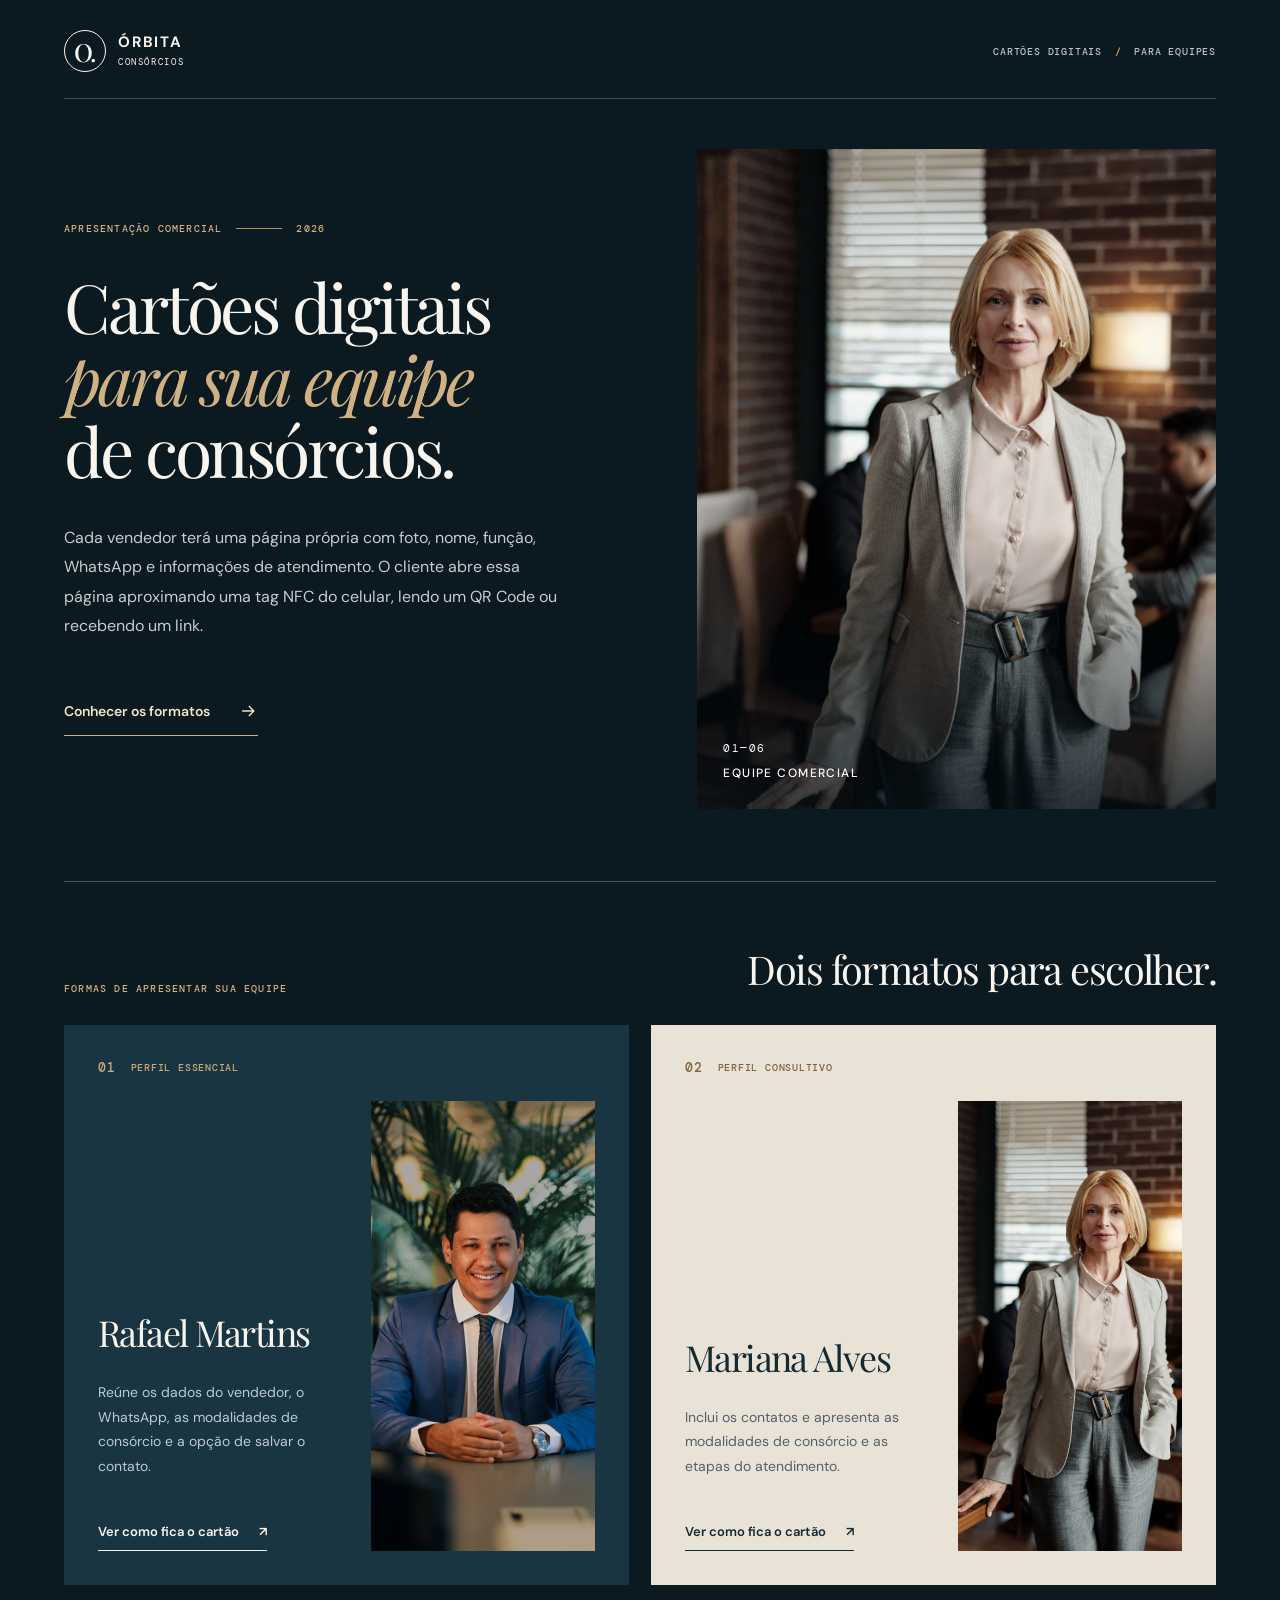
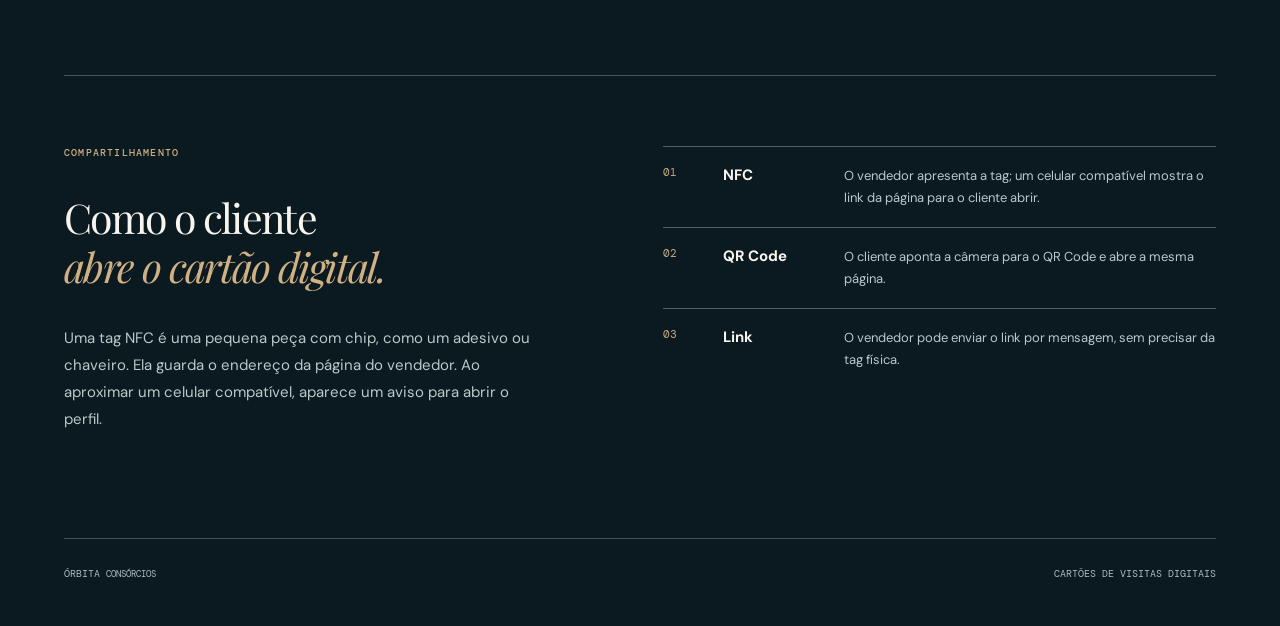
==== commit 096df6df: "docs(ui): explicar cartão NFC e benefícios com linguagem clara" ====
--- a/index.html
+++ b/index.html
@@ -1 +1 @@
-<!doctype html><html lang="pt-BR"><head><meta charset="utf-8"><meta name="viewport" content="width=device-width,initial-scale=1"><meta name="theme-color" content="#0b1920"><title>Cartões digitais para equipes comerciais | Órbita</title><meta name="description" content="Perfis profissionais digitais com compartilhamento por NFC, QR Code e link. Conheça os formatos essencial e consultivo."><link rel="stylesheet" href="styles.css"></head><body class="home"><div class="home-container"><header class="home-head"><a class="brand-symbol" href="index.html" aria-label="Página inicial"><span class="brand-monogram">O.</span><span>ÓRBITA <small>CONSÓRCIOS</small></span></a><div class="home-head-right">CARTÕES DIGITAIS <span class="sep">/</span> PARA EQUIPES</div></header><main><div class="home-hero"><div class="home-copy"><div class="fine-label">APRESENTAÇÃO COMERCIAL <span class="line-gold"></span> 2026</div><h1>Seu contato.<br><em>À altura do</em><br>seu atendimento.</h1><p>Uma apresentação consistente para cada consultor, acessível por aproximação NFC, QR Code ou link. As informações certas, sempre ao alcance de quem precisa.</p><a class="hero-cta" href="#formatos">Conhecer os formatos <svg viewBox="0 0 24 24"><path d="M5 12h14m-6-6 6 6-6 6"/></svg></a></div><div class="home-photo"><img src="assets/mariana.jpg" alt="Consultora em ambiente profissional" fetchpriority="high"><span class="home-photo-caption">01—06 <b>EQUIPE COMERCIAL</b></span></div></div><section id="formatos" class="formats"><div class="formats-top"><span class="fine-label">FORMAS DE APRESENTAR SUA EQUIPE</span><h2>Dois formatos, o mesmo cuidado.</h2></div><div class="formats-grid"><a href="rafael-martins.html" class="format-card format-dark"><div class="format-index">01 <span>PERFIL ESSENCIAL</span></div><div class="format-photo"><img src="assets/rafael.jpg" alt="Consultor Rafael Martins"></div><div class="format-desc"><h3>Rafael Martins</h3><p>Apresentação pessoal, contatos e especialidades reunidos em um cartão de acesso imediato.</p><strong>Explorar este formato <span>↗</span></strong></div></a><a href="mariana-alves.html" class="format-card format-light"><div class="format-index">02 <span>PERFIL CONSULTIVO</span></div><div class="format-photo"><img src="assets/mariana.jpg" alt="Consultora Mariana Alves"></div><div class="format-desc"><h3>Mariana Alves</h3><p>Uma apresentação editorial com modalidades, informações de atendimento e caminhos para solicitar orientação.</p><strong>Explorar este formato <span>↗</span></strong></div></a></div></section><section class="how-section"><div><div class="fine-label">COMPARTILHAMENTO</div><h2>Um endereço.<br><em>Várias formas de chegar.</em></h2></div><div class="how-items"><div><span>01</span><strong>NFC</strong><p>Aproxime uma tag de um celular compatível para disponibilizar o endereço do perfil.</p></div><div><span>02</span><strong>QR Code</strong><p>Escaneie com a câmera do celular e acesse o cartão diretamente.</p></div><div><span>03</span><strong>Link</strong><p>Envie o endereço pelo WhatsApp, e-mail ou qualquer outro canal.</p></div></div></section></main><footer class="home-footer"><span>ÓRBITA <small>CONSÓRCIOS</small></span><span>DESENVOLVIMENTO DE PERFIS COMERCIAIS</span></footer></div></body></html>
+<!doctype html><html lang="pt-BR"><head><meta charset="utf-8"><meta name="viewport" content="width=device-width,initial-scale=1"><meta name="theme-color" content="#0b1920"><title>Cartões digitais para equipes comerciais | Órbita</title><meta name="description" content="Cada vendedor tem uma página de contato que pode ser aberta por NFC, QR Code ou link. Veja dois formatos para equipes de consórcio."><link rel="stylesheet" href="styles.css"></head><body class="home"><div class="home-container"><header class="home-head"><a class="brand-symbol" href="index.html" aria-label="Página inicial"><span class="brand-monogram">O.</span><span>ÓRBITA <small>CONSÓRCIOS</small></span></a><div class="home-head-right">CARTÕES DIGITAIS <span class="sep">/</span> PARA EQUIPES</div></header><main><div class="home-hero"><div class="home-copy"><div class="fine-label">APRESENTAÇÃO COMERCIAL <span class="line-gold"></span> 2026</div><h1>Cartões digitais<br><em>para sua equipe</em><br>de consórcios.</h1><p>Cada vendedor terá uma página própria com foto, nome, função, WhatsApp e informações de atendimento. O cliente abre essa página aproximando uma tag NFC do celular, lendo um QR Code ou recebendo um link.</p><a class="hero-cta" href="#formatos">Conhecer os formatos <svg viewBox="0 0 24 24"><path d="M5 12h14m-6-6 6 6-6 6"/></svg></a></div><div class="home-photo"><img src="assets/mariana.jpg" alt="Consultora em ambiente profissional" fetchpriority="high"><span class="home-photo-caption">01—06 <b>EQUIPE COMERCIAL</b></span></div></div><section id="formatos" class="formats"><div class="formats-top"><span class="fine-label">FORMAS DE APRESENTAR SUA EQUIPE</span><h2>Dois formatos para escolher.</h2></div><div class="formats-grid"><a href="rafael-martins.html" class="format-card format-dark"><div class="format-index">01 <span>PERFIL ESSENCIAL</span></div><div class="format-photo"><img src="assets/rafael.jpg" alt="Consultor Rafael Martins"></div><div class="format-desc"><h3>Rafael Martins</h3><p>Reúne os dados do vendedor, o WhatsApp, as modalidades de consórcio e a opção de salvar o contato.</p><strong>Ver como fica o cartão <span>↗</span></strong></div></a><a href="mariana-alves.html" class="format-card format-light"><div class="format-index">02 <span>PERFIL CONSULTIVO</span></div><div class="format-photo"><img src="assets/mariana.jpg" alt="Consultora Mariana Alves"></div><div class="format-desc"><h3>Mariana Alves</h3><p>Inclui os contatos e apresenta as modalidades de consórcio e as etapas do atendimento.</p><strong>Ver como fica o cartão <span>↗</span></strong></div></a></div></section><section class="how-section"><div><div class="fine-label">COMPARTILHAMENTO</div><h2>Como o cliente<br><em>abre o cartão digital.</em></h2><p class="how-intro">Uma tag NFC é uma pequena peça com chip, como um adesivo ou chaveiro. Ela guarda o endereço da página do vendedor. Ao aproximar um celular compatível, aparece um aviso para abrir o perfil.</p></div><div class="how-items"><div><span>01</span><strong>NFC</strong><p>O vendedor apresenta a tag; um celular compatível mostra o link da página para o cliente abrir.</p></div><div><span>02</span><strong>QR Code</strong><p>O cliente aponta a câmera para o QR Code e abre a mesma página.</p></div><div><span>03</span><strong>Link</strong><p>O vendedor pode enviar o link por mensagem, sem precisar da tag física.</p></div></div></section></main><footer class="home-footer"><span>ÓRBITA <small>CONSÓRCIOS</small></span><span>CARTÕES DE VISITAS DIGITAIS</span></footer></div></body></html>
--- a/styles.css
+++ b/styles.css
@@ -1,7 +1,7 @@
 @import url('https://fonts.googleapis.com/css2?family=DM+Mono:wght@400;500&family=DM+Sans:wght@400;500;600;700&family=Playfair+Display:ital,wght@0,400;0,500;0,600;1,400;1,500&display=swap');
 :root{--ink:#0b1920;--dark:#0d222d;--cream:#f6f2e9;--paper:#fdfbf7;--gold:#c9a16a;--sea:#1c4c50;--line:#d8d0c5}*{box-sizing:border-box}html{scroll-behavior:smooth}body{margin:0;font-family:'DM Sans',system-ui,sans-serif;-webkit-font-smoothing:antialiased}button,a{font:inherit}a{color:inherit;text-decoration:none}button{cursor:pointer}a:focus-visible,button:focus-visible{outline:2px solid #cfa66f;outline-offset:3px}button img{width:20px;height:20px;object-fit:contain;flex:none}.fine-label,.section-index,.eyebrow{font:500 10px 'DM Mono',monospace;letter-spacing:.12em;text-transform:uppercase}.brand-symbol{display:inline-flex;align-items:center;gap:12px;font-size:15px;font-weight:700;letter-spacing:.12em;line-height:1.1;white-space:nowrap}.brand-symbol small{display:block;font:400 9px 'DM Mono',monospace;letter-spacing:.18em;margin-top:5px}.brand-monogram{font:500 25px 'Playfair Display',serif;width:42px;height:42px;display:grid;place-items:center;border:1px solid currentColor;border-radius:50%;letter-spacing:-.1em;padding-right:3px}
 /* Landing — editorial web brochure */
-.home{background:#0b1920;color:#f8f5ef;overflow-x:hidden}.home-container{max-width:1560px;margin:auto;padding:30px clamp(20px,5vw,82px)}.home-head{display:flex;align-items:center;justify-content:space-between;gap:15px;padding-bottom:26px;border-bottom:1px solid #405158}.home-head-right{font:500 10px 'DM Mono',monospace;letter-spacing:.08em;color:#b8c4c5}.sep{color:#d4a978;padding:0 6px}.home-hero{display:grid;grid-template-columns:1.05fr .95fr;min-height:680px;align-items:stretch;padding:50px 0 72px;gap:60px}.home-copy{align-self:center}.home-copy .fine-label{color:#d0b184;display:flex;align-items:center;gap:14px}.line-gold{display:inline-block;width:46px;height:1px;background:#b69265}.home h1{font:400 clamp(48px,5.3vw,92px)/1.06 'Playfair Display',serif;letter-spacing:-.046em;margin:36px 0}.home h1 em,.how-section h2 em{font-weight:400;color:#d0b184}.home-copy>p{font-size:16px;line-height:1.85;max-width:500px;color:#c5cdd0}.hero-cta{display:inline-flex;align-items:center;gap:28px;margin-top:30px;border-bottom:1px solid #d0b184;padding:14px 0;color:#f4e3c7;font-weight:600;font-size:14px}.hero-cta svg{width:20px;height:20px;fill:none;stroke:currentColor;stroke-width:1.6}.home-photo{position:relative;height:660px;overflow:hidden;background:#26353a}.home-photo img{width:100%;height:100%;object-fit:cover;object-position:center 33%;filter:saturate(.82)}.home-photo:after{content:'';position:absolute;inset:auto 0 0;height:40%;background:linear-gradient(transparent,rgba(4,14,20,.76))}.home-photo-caption{position:absolute;left:26px;bottom:28px;z-index:1;color:white;font:400 11px 'DM Mono',monospace;letter-spacing:.13em}.home-photo-caption b{display:block;font:500 12px 'DM Sans',sans-serif;margin-top:10px}.formats{border-top:1px solid #42535b;padding:60px 0 90px}.formats-top{display:flex;align-items:flex-end;justify-content:space-between;gap:35px;margin-bottom:30px}.formats-top .fine-label{color:#d3b17d}.formats h2{font:400 clamp(29px,3.1vw,48px) 'Playfair Display',serif;letter-spacing:-.04em;margin:0}.formats-grid{display:grid;grid-template-columns:1fr 1fr;gap:22px;min-width:0}.format-card{min-width:0;position:relative;overflow:hidden;padding:34px;min-height:560px;display:grid;grid-template-columns:1fr 45%;grid-template-rows:auto 1fr;gap:25px;transition:transform .2s}.format-card:hover{transform:translateY(-5px)}.format-dark{background:#193541}.format-light{background:#e9e2d7;color:#132a30}.format-index{grid-column:1/-1;display:flex;gap:15px;font:500 13px 'DM Mono',monospace;color:#cbaa79;letter-spacing:.06em}.format-light .format-index{color:#82613c}.format-index span{font-size:10px;align-self:center}.format-photo{grid-column:2;grid-row:2;align-self:stretch;overflow:hidden;min-height:350px}.format-photo img{display:block;width:100%;height:100%;object-fit:cover;object-position:center 24%}.format-desc{grid-column:1;grid-row:2;align-self:end}.format-desc h3{font:400 clamp(27px,2.8vw,43px) 'Playfair Display',serif;letter-spacing:-.045em;margin:0 0 24px}.format-desc p{font-size:14px;line-height:1.75;color:#bdcbd0;margin:0 0 42px}.format-light .format-desc p{color:#526269}.format-desc strong{font-size:13px;font-weight:600;border-bottom:1px solid currentColor;padding-bottom:10px;display:inline-flex;gap:20px}.how-section{border-top:1px solid #42535b;display:grid;grid-template-columns:1fr 1fr;gap:45px;padding:70px 0 105px}.how-section .fine-label{color:#d0b184}.how-section h2{font:400 clamp(32px,3.2vw,50px)/1.2 'Playfair Display',serif;letter-spacing:-.04em}.how-items>div{border-top:1px solid #536269;padding:18px 0;display:grid;grid-template-columns:44px 105px 1fr;gap:16px;align-items:start}.how-items span{font:400 11px 'DM Mono',monospace;color:#c7ab83}.how-items strong{font-size:15px}.how-items p{font-size:13px;color:#bbc8cb;line-height:1.7;margin:0}.home-footer{border-top:1px solid #43535a;display:flex;justify-content:space-between;gap:16px;padding:28px 0 16px;color:#adbcbf;font:400 10px 'DM Mono',monospace}.home-footer small{font-size:9px}
+.home{background:#0b1920;color:#f8f5ef;overflow-x:hidden}.home-container{max-width:1560px;margin:auto;padding:30px clamp(20px,5vw,82px)}.home-head{display:flex;align-items:center;justify-content:space-between;gap:15px;padding-bottom:26px;border-bottom:1px solid #405158}.home-head-right{font:500 10px 'DM Mono',monospace;letter-spacing:.08em;color:#b8c4c5}.sep{color:#d4a978;padding:0 6px}.home-hero{display:grid;grid-template-columns:1.05fr .95fr;min-height:680px;align-items:stretch;padding:50px 0 72px;gap:60px}.home-copy{align-self:center}.home-copy .fine-label{color:#d0b184;display:flex;align-items:center;gap:14px}.line-gold{display:inline-block;width:46px;height:1px;background:#b69265}.home h1{font:400 clamp(48px,5.3vw,92px)/1.06 'Playfair Display',serif;letter-spacing:-.046em;margin:36px 0}.home h1 em,.how-section h2 em{font-weight:400;color:#d0b184}.home-copy>p{font-size:16px;line-height:1.85;max-width:500px;color:#c5cdd0}.hero-cta{display:inline-flex;align-items:center;gap:28px;margin-top:30px;border-bottom:1px solid #d0b184;padding:14px 0;color:#f4e3c7;font-weight:600;font-size:14px}.hero-cta svg{width:20px;height:20px;fill:none;stroke:currentColor;stroke-width:1.6}.home-photo{position:relative;height:660px;overflow:hidden;background:#26353a}.home-photo img{width:100%;height:100%;object-fit:cover;object-position:center 33%;filter:saturate(.82)}.home-photo:after{content:'';position:absolute;inset:auto 0 0;height:40%;background:linear-gradient(transparent,rgba(4,14,20,.76))}.home-photo-caption{position:absolute;left:26px;bottom:28px;z-index:1;color:white;font:400 11px 'DM Mono',monospace;letter-spacing:.13em}.home-photo-caption b{display:block;font:500 12px 'DM Sans',sans-serif;margin-top:10px}.formats{border-top:1px solid #42535b;padding:60px 0 90px}.formats-top{display:flex;align-items:flex-end;justify-content:space-between;gap:35px;margin-bottom:30px}.formats-top .fine-label{color:#d3b17d}.formats h2{font:400 clamp(29px,3.1vw,48px) 'Playfair Display',serif;letter-spacing:-.04em;margin:0}.formats-grid{display:grid;grid-template-columns:1fr 1fr;gap:22px;min-width:0}.format-card{min-width:0;position:relative;overflow:hidden;padding:34px;min-height:560px;display:grid;grid-template-columns:1fr 45%;grid-template-rows:auto 1fr;gap:25px;transition:transform .2s}.format-card:hover{transform:translateY(-5px)}.format-dark{background:#193541}.format-light{background:#e9e2d7;color:#132a30}.format-index{grid-column:1/-1;display:flex;gap:15px;font:500 13px 'DM Mono',monospace;color:#cbaa79;letter-spacing:.06em}.format-light .format-index{color:#82613c}.format-index span{font-size:10px;align-self:center}.format-photo{grid-column:2;grid-row:2;align-self:stretch;overflow:hidden;min-height:350px}.format-photo img{display:block;width:100%;height:100%;object-fit:cover;object-position:center 24%}.format-desc{grid-column:1;grid-row:2;align-self:end}.format-desc h3{font:400 clamp(27px,2.8vw,43px) 'Playfair Display',serif;letter-spacing:-.045em;margin:0 0 24px}.format-desc p{font-size:14px;line-height:1.75;color:#bdcbd0;margin:0 0 42px}.format-light .format-desc p{color:#526269}.format-desc strong{font-size:13px;font-weight:600;border-bottom:1px solid currentColor;padding-bottom:10px;display:inline-flex;gap:20px}.how-section{border-top:1px solid #42535b;display:grid;grid-template-columns:1fr 1fr;gap:45px;padding:70px 0 105px}.how-section .fine-label{color:#d0b184}.how-section h2{font:400 clamp(32px,3.2vw,50px)/1.2 'Playfair Display',serif;letter-spacing:-.04em}.how-intro{max-width:470px;font-size:15px;line-height:1.8;color:#bcc9c9;margin:20px 0 0}.how-items>div{border-top:1px solid #536269;padding:18px 0;display:grid;grid-template-columns:44px 105px 1fr;gap:16px;align-items:start}.how-items span{font:400 11px 'DM Mono',monospace;color:#c7ab83}.how-items strong{font-size:15px}.how-items p{font-size:13px;color:#bbc8cb;line-height:1.7;margin:0}.home-footer{border-top:1px solid #43535a;display:flex;justify-content:space-between;gap:16px;padding:28px 0 16px;color:#adbcbf;font:400 10px 'DM Mono',monospace}.home-footer small{font-size:9px}
 /* Shared profile surfaces */
 .profile-stage{width:100%;min-height:100vh;padding:42px 16px;display:flex;align-items:flex-start;justify-content:center}.identity-card{width:min(480px,100%);overflow:hidden;box-shadow:0 25px 90px rgba(0,0,0,.14)}.section-index{color:#bd9766}.card-footer{display:flex;justify-content:space-between;gap:10px;font:500 9px 'DM Mono',monospace;letter-spacing:.06em;padding-top:24px;border-top:1px solid currentColor;opacity:.65}.toast{position:fixed;z-index:99;bottom:24px;left:50%;transform:translate(-50%,35px);opacity:0;pointer-events:none;background:#f6f2e9;color:#112b34;border:1px solid #d8c7ad;box-shadow:0 8px 32px #081a2533;border-radius:9px;padding:13px 20px;max-width:calc(100% - 32px);width:max-content;text-align:center;line-height:1.4;font-size:13px;transition:opacity .2s,transform .2s}.toast.active{opacity:1;transform:translate(-50%,0)}
 /* Essential: dark documentary */
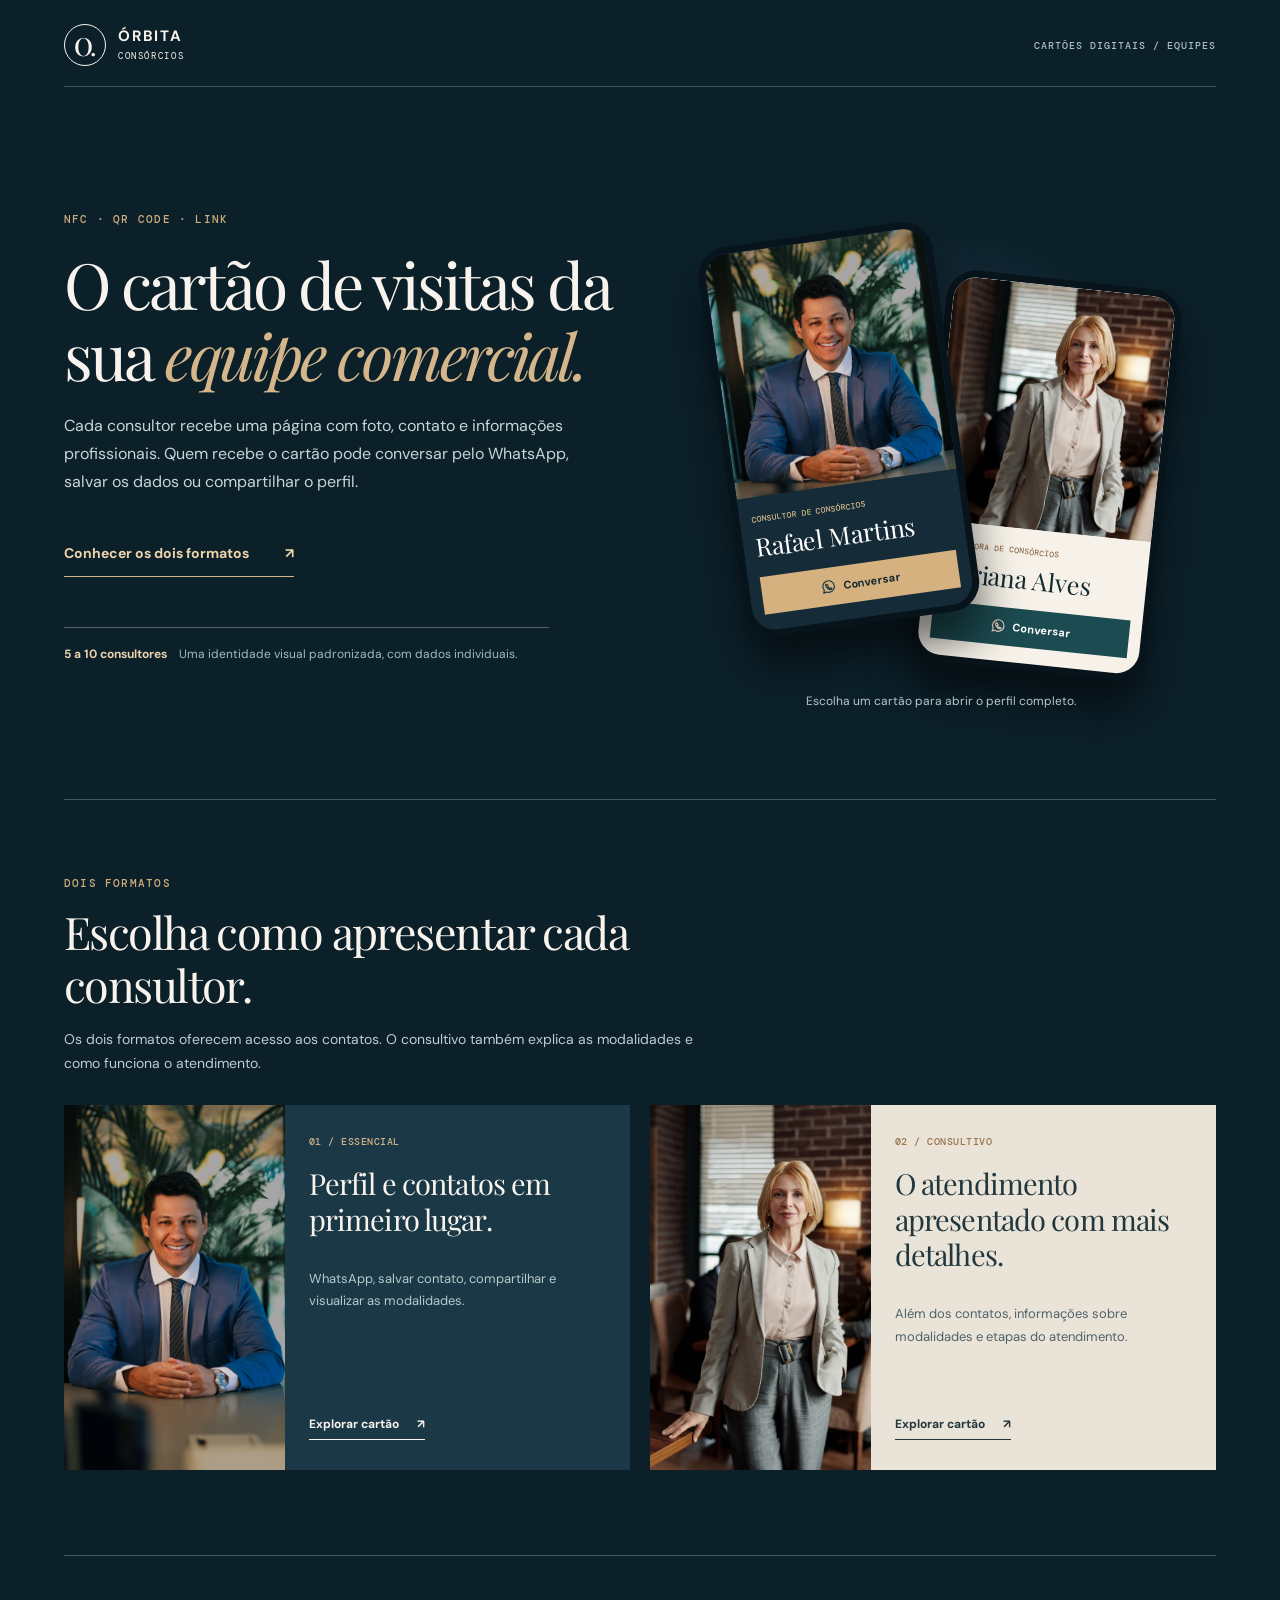
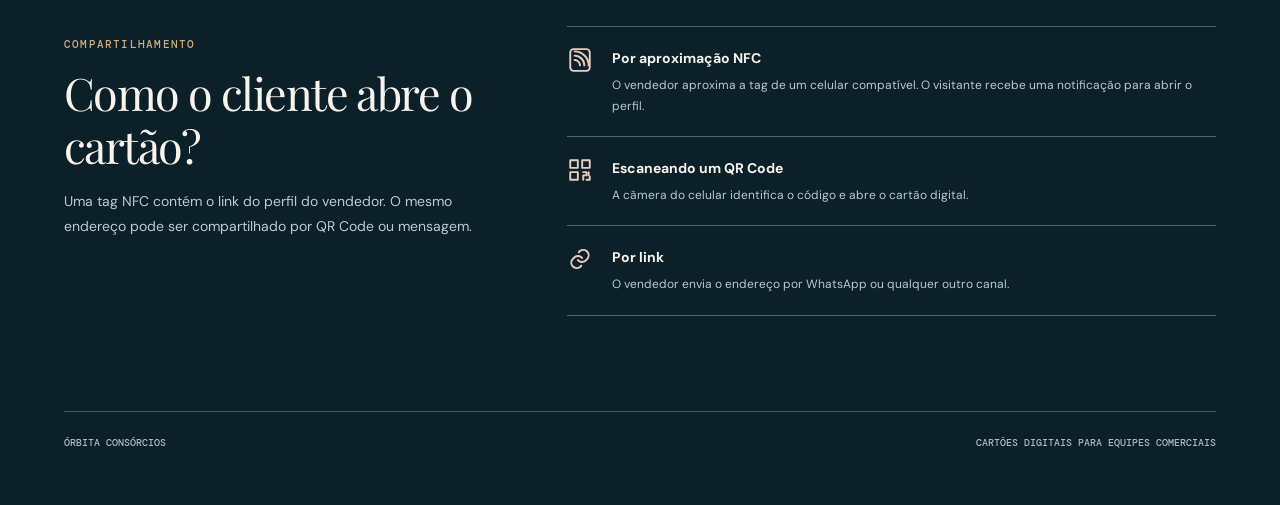
==== commit 63f880c9: "feat: cartões NFC orientados por referências visuais do setor" ====
--- a/index.html
+++ b/index.html
@@ -1 +1,68 @@
-<!doctype html><html lang="pt-BR"><head><meta charset="utf-8"><meta name="viewport" content="width=device-width,initial-scale=1"><meta name="theme-color" content="#0b1920"><title>Cartões digitais para equipes comerciais | Órbita</title><meta name="description" content="Cada vendedor tem uma página de contato que pode ser aberta por NFC, QR Code ou link. Veja dois formatos para equipes de consórcio."><link rel="stylesheet" href="styles.css"></head><body class="home"><div class="home-container"><header class="home-head"><a class="brand-symbol" href="index.html" aria-label="Página inicial"><span class="brand-monogram">O.</span><span>ÓRBITA <small>CONSÓRCIOS</small></span></a><div class="home-head-right">CARTÕES DIGITAIS <span class="sep">/</span> PARA EQUIPES</div></header><main><div class="home-hero"><div class="home-copy"><div class="fine-label">APRESENTAÇÃO COMERCIAL <span class="line-gold"></span> 2026</div><h1>Cartões digitais<br><em>para sua equipe</em><br>de consórcios.</h1><p>Cada vendedor terá uma página própria com foto, nome, função, WhatsApp e informações de atendimento. O cliente abre essa página aproximando uma tag NFC do celular, lendo um QR Code ou recebendo um link.</p><a class="hero-cta" href="#formatos">Conhecer os formatos <svg viewBox="0 0 24 24"><path d="M5 12h14m-6-6 6 6-6 6"/></svg></a></div><div class="home-photo"><img src="assets/mariana.jpg" alt="Consultora em ambiente profissional" fetchpriority="high"><span class="home-photo-caption">01—06 <b>EQUIPE COMERCIAL</b></span></div></div><section id="formatos" class="formats"><div class="formats-top"><span class="fine-label">FORMAS DE APRESENTAR SUA EQUIPE</span><h2>Dois formatos para escolher.</h2></div><div class="formats-grid"><a href="rafael-martins.html" class="format-card format-dark"><div class="format-index">01 <span>PERFIL ESSENCIAL</span></div><div class="format-photo"><img src="assets/rafael.jpg" alt="Consultor Rafael Martins"></div><div class="format-desc"><h3>Rafael Martins</h3><p>Reúne os dados do vendedor, o WhatsApp, as modalidades de consórcio e a opção de salvar o contato.</p><strong>Ver como fica o cartão <span>↗</span></strong></div></a><a href="mariana-alves.html" class="format-card format-light"><div class="format-index">02 <span>PERFIL CONSULTIVO</span></div><div class="format-photo"><img src="assets/mariana.jpg" alt="Consultora Mariana Alves"></div><div class="format-desc"><h3>Mariana Alves</h3><p>Inclui os contatos e apresenta as modalidades de consórcio e as etapas do atendimento.</p><strong>Ver como fica o cartão <span>↗</span></strong></div></a></div></section><section class="how-section"><div><div class="fine-label">COMPARTILHAMENTO</div><h2>Como o cliente<br><em>abre o cartão digital.</em></h2><p class="how-intro">Uma tag NFC é uma pequena peça com chip, como um adesivo ou chaveiro. Ela guarda o endereço da página do vendedor. Ao aproximar um celular compatível, aparece um aviso para abrir o perfil.</p></div><div class="how-items"><div><span>01</span><strong>NFC</strong><p>O vendedor apresenta a tag; um celular compatível mostra o link da página para o cliente abrir.</p></div><div><span>02</span><strong>QR Code</strong><p>O cliente aponta a câmera para o QR Code e abre a mesma página.</p></div><div><span>03</span><strong>Link</strong><p>O vendedor pode enviar o link por mensagem, sem precisar da tag física.</p></div></div></section></main><footer class="home-footer"><span>ÓRBITA <small>CONSÓRCIOS</small></span><span>CARTÕES DE VISITAS DIGITAIS</span></footer></div></body></html>
+<!doctype html>
+<html lang="pt-BR">
+<head>
+  <meta charset="utf-8">
+  <meta name="viewport" content="width=device-width, initial-scale=1">
+  <meta name="theme-color" content="#0c202a">
+  <meta name="description" content="Cartões de visitas digitais para equipes de consórcio. Perfis individuais com WhatsApp, salvar contato e compartilhamento por NFC, QR Code ou link.">
+  <title>Cartões digitais com NFC para equipes de consórcio | Órbita</title>
+  <link rel="stylesheet" href="styles.css">
+  <link rel="stylesheet" href="visual-2026.css">
+</head>
+<body class="home home-v3">
+  <div class="home-container">
+    <header class="showcase-header">
+      <a href="index.html" class="brand-symbol" aria-label="Início — Órbita Consórcios"><span class="brand-monogram">O.</span><span>ÓRBITA <small>CONSÓRCIOS</small></span></a>
+      <span class="showcase-type">CARTÕES DIGITAIS / EQUIPES</span>
+    </header>
+    <main>
+      <section class="showcase-hero">
+        <div class="showcase-copy">
+          <p class="showcase-eyebrow">NFC · QR CODE · LINK</p>
+          <h1>O cartão de visitas da sua <em>equipe comercial.</em></h1>
+          <p>Cada consultor recebe uma página com foto, contato e informações profissionais. Quem recebe o cartão pode conversar pelo WhatsApp, salvar os dados ou compartilhar o perfil.</p>
+          <a class="showcase-cta" href="#modelos">Conhecer os dois formatos <span aria-hidden="true">↗</span></a>
+          <div class="showcase-context"><strong>5 a 10 consultores</strong><span>Uma identidade visual padronizada, com dados individuais.</span></div>
+        </div>
+        <div class="showcase-visual" aria-label="Prévia dos cartões digitais">
+          <a class="mockup-phone mockup-dark" href="rafael-martins.html" aria-label="Abrir o cartão de Rafael Martins">
+            <div class="mockup-photo"><img src="assets/rafael.jpg" alt="Fotografia de exemplo de consultor"></div>
+            <div class="mockup-info"><small>CONSULTOR DE CONSÓRCIOS</small><strong>Rafael Martins</strong><span class="mockup-whatsapp"><img src="assets/icons/whatsapp.svg" alt=""> Conversar</span></div>
+          </a>
+          <a class="mockup-phone mockup-light" href="mariana-alves.html" aria-label="Abrir o cartão de Mariana Alves">
+            <div class="mockup-photo"><img src="assets/mariana.jpg" alt="Fotografia de exemplo de consultora"></div>
+            <div class="mockup-info"><small>CONSULTORA DE CONSÓRCIOS</small><strong>Mariana Alves</strong><span class="mockup-whatsapp"><img src="assets/icons/whatsapp.svg" alt=""> Conversar</span></div>
+          </a>
+          <div class="showcase-visual-note">Escolha um cartão para abrir o perfil completo.</div>
+        </div>
+      </section>
+      <section id="modelos" class="showcase-models">
+        <div class="showcase-heading">
+          <p class="showcase-eyebrow">DOIS FORMATOS</p>
+          <h2>Escolha como apresentar cada consultor.</h2>
+          <p>Os dois formatos oferecem acesso aos contatos. O consultivo também explica as modalidades e como funciona o atendimento.</p>
+        </div>
+        <div class="showcase-model-grid">
+          <a class="showcase-model-card dark" href="rafael-martins.html">
+            <img src="assets/rafael.jpg" alt="Fotografia de exemplo do cartão essencial">
+            <div><span>01 / ESSENCIAL</span><h3>Perfil e contatos em primeiro lugar.</h3><p>WhatsApp, salvar contato, compartilhar e visualizar as modalidades.</p><strong>Explorar cartão <span aria-hidden="true">↗</span></strong></div>
+          </a>
+          <a class="showcase-model-card light" href="mariana-alves.html">
+            <img src="assets/mariana.jpg" alt="Fotografia de exemplo do cartão consultivo">
+            <div><span>02 / CONSULTIVO</span><h3>O atendimento apresentado com mais detalhes.</h3><p>Além dos contatos, informações sobre modalidades e etapas do atendimento.</p><strong>Explorar cartão <span aria-hidden="true">↗</span></strong></div>
+          </a>
+        </div>
+      </section>
+      <section class="showcase-how">
+        <div><p class="showcase-eyebrow">COMPARTILHAMENTO</p><h2>Como o cliente abre o cartão?</h2><p>Uma tag NFC contém o link do perfil do vendedor. O mesmo endereço pode ser compartilhado por QR Code ou mensagem.</p></div>
+        <div class="showcase-methods">
+          <div><img src="assets/icons/nfc.svg" alt=""><div><strong>Por aproximação NFC</strong><p>O vendedor aproxima a tag de um celular compatível. O visitante recebe uma notificação para abrir o perfil.</p></div></div>
+          <div><img src="assets/icons/qr-code.svg" alt=""><div><strong>Escaneando um QR Code</strong><p>A câmera do celular identifica o código e abre o cartão digital.</p></div></div>
+          <div><img src="assets/icons/link.svg" alt=""><div><strong>Por link</strong><p>O vendedor envia o endereço por WhatsApp ou qualquer outro canal.</p></div></div>
+        </div>
+      </section>
+    </main>
+    <footer class="showcase-footer"><span>ÓRBITA CONSÓRCIOS</span><span>CARTÕES DIGITAIS PARA EQUIPES COMERCIAIS</span></footer>
+  </div>
+</body>
+</html>
--- a/visual-2026.css
+++ b/visual-2026.css
@@ -0,0 +1,197 @@
+/* Órbita — interface v3, desenvolvida a partir de referências de perfis profissionais e cartões digitais.
+   Páginas independentes, sem bibliotecas de interface nem dependência de JavaScript para navegação. */
+:root { --v3-navy:#0c202a; --v3-navy-2:#12313c; --v3-sand:#d7b789; --v3-cream:#f6f4ef; --v3-text:#233942; }
+.profile-v3 button { min-height:50px; }
+.profile-v3 .profile-stage { padding:32px 16px; }
+.profile-v3 .identity-card { width:min(452px,100%); box-shadow:0 28px 85px #00000023; }
+.profile-v3 p { text-wrap:pretty; }
+.profile-v3 img { max-width:100%; }
+.profile-v3 button:active { transform:translateY(1px); }
+.profile-v3 button:focus-visible { outline:3px solid #be9462; outline-offset:3px; }
+/* Essencial: retrato, identidade, ações. */
+.profile-a .compact-profile { background:var(--v3-navy); }
+.rp-hero { position:relative; height:372px; overflow:hidden; background:#1a3b48; }
+.rp-portrait { position:absolute; inset:0; width:100%; height:100%; object-fit:cover; object-position:center 32%; filter:saturate(.85) contrast(1.03); }
+.rp-overlay { position:absolute; inset:0; background:linear-gradient(180deg,#06171dd9 0%,transparent 28%,transparent 42%,#061a24f2 100%); }
+.rp-top { position:absolute; z-index:1; top:21px; left:24px; right:24px; display:flex; justify-content:space-between; align-items:start; gap:12px; }
+.rp-brand { display:flex; align-items:center; gap:10px; font-size:12px; letter-spacing:.075em; font-weight:700; line-height:1; }
+.rp-brand small { display:block; font-size:8px; font-weight:500; letter-spacing:.15em; margin-top:5px; }
+.rp-mark { font-family:'Playfair Display',serif; display:grid; place-items:center; width:34px; height:34px; border-radius:50%; border:1px solid #ffffffa0; font-size:21px; letter-spacing:-.08em; }
+.rp-edition { color:#e5d9c9; font:400 10px 'DM Mono',monospace; letter-spacing:.08em; margin-top:13px; }
+.rp-title { position:absolute; z-index:1; left:26px; right:24px; bottom:24px; }
+.rp-title>p,.rp-serial { margin:0; color:var(--v3-sand); font:500 10px 'DM Mono',monospace; letter-spacing:.1em; }
+.rp-title h1 { font:400 58px/1.02 'Playfair Display',serif; letter-spacing:-.045em; margin:10px 0 13px; }
+.rp-title h1 em { font-weight:400; }
+.rp-title>span { display:block; font-size:13px; color:#ecf0eb; }
+.rp-actions { padding:20px 25px 18px; background:#112b37; }
+.rp-whatsapp { width:100%; display:flex; align-items:center; gap:11px; border:0; background:#e1bc86; color:#0d252d; font-weight:700; font-size:14px; text-align:left; padding:0 16px; }
+.rp-whatsapp img { filter:brightness(0); width:21px; height:21px; }
+.rp-whatsapp span { margin-left:auto; font-size:18px; font-weight:400; }
+.rp-action-row { display:grid; grid-template-columns:1fr 1fr; gap:10px; margin-top:10px; }
+.rp-action-row button { border:1px solid #54717a; background:none; color:#f2f0e8; display:flex; align-items:center; justify-content:center; gap:9px; font-size:12px; font-weight:600; }
+.rp-action-row img { width:18px; height:18px; filter:brightness(0) invert(1); }
+.rp-contact-note { margin:14px 0 0; color:#aebfc3; font-size:11px; line-height:1.5; }
+.rp-about { padding:28px 26px 25px; background:var(--v3-navy); }
+.rp-about h2 { font:400 32px/1.22 'Playfair Display',serif; letter-spacing:-.035em; margin:13px 0; }
+.rp-about>p:last-child { color:#b8c8c9; font-size:14px; line-height:1.72; margin:0; }
+.rp-modalities { border-top:1px solid #45616c; padding:28px 26px 36px; }
+.rp-modalities h2 { font:400 26px 'Playfair Display',serif; letter-spacing:-.02em; margin:14px 0 18px; }
+.rp-grid { display:grid; grid-template-columns:repeat(2,1fr); border-top:1px solid #49616a; border-left:1px solid #49616a; }
+.rp-grid>div { min-height:116px; display:flex; flex-direction:column; padding:16px; border-right:1px solid #49616a; border-bottom:1px solid #49616a; }
+.rp-grid img { width:22px; height:22px; filter:invert(1); margin-bottom:12px; }
+.rp-grid strong { font-size:13px; }
+.rp-grid small { font-size:11px; color:#a8bdc0; line-height:1.4; margin-top:5px; }
+.rp-footer { display:flex; justify-content:space-between; align-items:center; gap:12px; border-top:1px solid #45616c; padding:22px 26px; }
+.rp-footer>span { font:400 10px 'DM Mono',monospace; color:#adbfc1; letter-spacing:.05em; }
+.rp-footer button { border:0; background:none; color:#e6c396; font-size:12px; text-align:right; }
+.rp-footer button span { margin-left:4px; }
+/* Consultivo: estrutura editorial, sem sobrepor texto à fotografia. */
+.profile-b .editorial-profile { background:#faf8f3; color:var(--v3-text); }
+.mp-topbar { display:flex; justify-content:space-between; align-items:center; gap:12px; padding:20px 22px; border-bottom:1px solid #dbd5ca; }
+.mp-brand { display:flex; align-items:center; gap:9px; font-size:11px; letter-spacing:.09em; line-height:1; font-weight:700; }
+.mp-brand small { display:block; font-size:8px; margin-top:4px; letter-spacing:.1em; }
+.mp-mark { width:33px; height:33px; display:grid; place-items:center; border-radius:50%; border:1px solid #35515a; font:400 20px 'Playfair Display',serif; letter-spacing:-.1em; }
+.mp-topbar>span { font:400 8px 'DM Mono',monospace; letter-spacing:.08em; color:#74817e; text-align:right; }
+.mp-cover { padding:14px 22px 0; }
+.mp-cover>img { display:block; width:100%; height:258px; object-fit:cover; object-position:center 35%; filter:saturate(.79); }
+.mp-cover-caption { display:flex; justify-content:space-between; padding:11px 1px 12px; border-bottom:1px solid #d5ccc0; font:500 9px 'DM Mono',monospace; letter-spacing:.06em; }
+.mp-intro { padding:20px 23px 32px; }
+.mp-kicker { font:500 10px 'DM Mono',monospace; color:#9e7952; letter-spacing:.075em; margin:0; }
+.mp-intro h1 { font:400 51px/1.06 'Playfair Display',serif; letter-spacing:-.045em; margin:9px 0; }
+.mp-intro h1 em { color:#956c49; font-weight:400; }
+.mp-lead { font-size:13px; line-height:1.6; color:#55696b; margin:10px 0 20px; }
+.mp-actions { display:grid; gap:10px; }
+.mp-primary { width:100%; display:flex; align-items:center; gap:11px; padding:0 15px; background:#17434a; color:#fff; font-size:14px; font-weight:700; border:0; text-align:left; }
+.mp-primary img { width:20px; height:20px; filter:brightness(0) invert(1); }
+.mp-primary span { margin-left:auto; font-weight:400; font-size:19px; }
+.mp-utilities { display:grid; grid-template-columns:1fr 1fr; gap:10px; }
+.mp-utilities button { display:flex; align-items:center; justify-content:center; gap:8px; background:#f1ede4; color:#23444c; border:1px solid #d4cec3; font-size:12px; font-weight:600; }
+.mp-utilities img { width:18px; height:18px; }
+.mp-areas,.mp-process { padding:32px 24px; border-top:1px solid #e1dbd1; }
+.mp-section-heading>span,.mp-end>span { color:#a58054; font:500 10px 'DM Mono',monospace; letter-spacing:.08em; }
+.mp-section-heading h2,.mp-end h2 { font:400 30px/1.2 'Playfair Display',serif; letter-spacing:-.03em; margin:13px 0 24px; }
+.mp-areas-list { border-top:1px solid #d7d0c5; }
+.mp-areas-list>div { display:flex; align-items:start; gap:15px; padding:17px 0; border-bottom:1px solid #d7d0c5; }
+.mp-areas-list img { width:24px; height:24px; flex:none; }
+.mp-areas-list strong,.mp-steps strong { font-size:14px; font-weight:700; }
+.mp-areas-list p,.mp-steps p { font-size:12px; color:#63736f; line-height:1.6; margin:5px 0 0; }
+.mp-steps>div { border-top:1px solid #d9d2c7; padding:17px 0; display:grid; grid-template-columns:34px 1fr; gap:13px; }
+.mp-steps>div>span { color:#a78254; font:500 11px 'DM Mono',monospace; }
+.mp-end { border-top:1px solid #d8d0c6; padding:28px 24px 30px; background:#eae4d9; }
+.mp-end h2 { margin-bottom:19px; }
+.mp-end button { border:0; width:100%; display:flex; align-items:center; justify-content:space-between; padding:0 17px; font-weight:700; background:#17434a; color:white; font-size:13px; }
+.mp-footer { padding:20px 24px 25px; display:flex; align-items:center; justify-content:space-between; gap:12px; border-top:1px solid #dad3c9; }
+.mp-footer span { font:500 10px 'DM Mono',monospace; }
+.mp-footer button { border:0; background:transparent; color:#34535c; font-size:12px; }
+/* Página principal: o produto aparece primeiro, em telas reais, não apenas em fotos decorativas. */
+.home-v3 { background:var(--v3-navy); color:#f8f4ed; }
+.home-v3 .home-container { max-width:1380px; padding:24px clamp(18px,5vw,72px); }
+.showcase-header { display:flex; justify-content:space-between; align-items:center; padding-bottom:20px; border-bottom:1px solid #405660; }
+.showcase-type { color:#acc1c5; font:500 10px 'DM Mono',monospace; letter-spacing:.1em; }
+.showcase-hero { display:grid; grid-template-columns:1fr 1fr; align-items:center; gap:clamp(22px,4vw,80px); padding:62px 0 85px; }
+.showcase-eyebrow { color:#cfad7c; font:500 11px 'DM Mono',monospace; letter-spacing:.11em; }
+.showcase-copy h1 { font:400 clamp(48px,5vw,76px)/1.11 'Playfair Display',serif; letter-spacing:-.045em; margin:22px 0; }
+.showcase-copy h1 em { color:#d4b68a; font-weight:400; }
+.showcase-copy>p:not(.showcase-eyebrow) { font-size:16px; line-height:1.75; max-width:530px; color:#c9d4d6; }
+.showcase-cta { display:inline-flex; align-items:center; justify-content:space-between; gap:36px; font-size:14px; font-weight:700; border-bottom:1px solid #d4b68a; padding:14px 0; margin-top:18px; color:#eed4ab; }
+.showcase-context { margin-top:50px; border-top:1px solid #52646b; padding-top:18px; display:flex; flex-wrap:wrap; gap:12px; max-width:485px; font-size:12px; }
+.showcase-context strong { color:#ead2ad; }
+.showcase-context span { color:#9cbdc4; }
+.showcase-visual { display:flex; justify-content:center; align-items:center; position:relative; min-height:565px; gap:0; padding:28px 12px; isolation:isolate; }
+.showcase-visual:before { content:''; position:absolute; width:90%; height:75%; border-radius:50%; background:radial-gradient(ellipse,#2d4659 0%,transparent 67%); z-index:-1; }
+.mockup-phone { width:47%; max-width:236px; min-width:155px; background:#152c38; color:#fff; overflow:hidden; border:7px solid #08141c; border-radius:30px; box-shadow:0 30px 40px #0008; transition:transform .2s; }
+.mockup-phone:hover { transform:translateY(-6px) rotate(0); }
+.mockup-phone.mockup-dark { transform:rotate(-8deg) translateX(16px); z-index:1; }
+.mockup-phone.mockup-light { transform:rotate(6deg) translateX(-8px) translateY(45px); background:#f6f2e9; color:#142b31; }
+.mockup-photo { height:245px; overflow:hidden; }
+.mockup-photo img { width:100%; height:100%; object-fit:cover; object-position:center 29%; }
+.mockup-info { padding:17px 12px 16px; display:flex; flex-direction:column; }
+.mockup-info small { font:500 8px 'DM Mono',monospace; color:#d7ba8d; }
+.mockup-light .mockup-info small { color:#906f50; }
+.mockup-info strong { margin:9px 0 16px; font:400 25px 'Playfair Display',serif; line-height:1.1; }
+.mockup-whatsapp { display:flex; align-items:center; justify-content:center; gap:7px; background:#d5b17f; color:#14272f; font-size:11px; padding:11px 5px; font-weight:700; }
+.mockup-light .mockup-whatsapp { background:#1c4b51; color:#fff; }
+.mockup-whatsapp img { width:16px; height:16px; }
+.mockup-light .mockup-whatsapp img { filter:invert(1); }
+.showcase-visual-note { position:absolute; bottom:5px; font-size:12px; color:#b6c9cd; }
+.showcase-models { border-top:1px solid #435760; padding:65px 0 85px; }
+.showcase-heading { max-width:650px; }
+.showcase-heading h2,.showcase-how h2 { font:400 clamp(33px,3.5vw,49px)/1.18 'Playfair Display',serif; letter-spacing:-.035em; margin:16px 0; }
+.showcase-heading>p:last-child { color:#bdcdd0; font-size:14px; line-height:1.7; }
+.showcase-model-grid { display:grid; grid-template-columns:repeat(2,1fr); gap:20px; margin-top:30px; }
+.showcase-model-card { min-height:365px; display:grid; grid-template-columns:39% 1fr; overflow:hidden; transition:transform .2s; }
+.showcase-model-card:hover { transform:translateY(-4px); }
+.showcase-model-card.dark { background:#1a3846; }
+.showcase-model-card.light { background:#eae3d8; color:#22383e; }
+.showcase-model-card>img { width:100%; height:100%; object-fit:cover; object-position:center 25%; }
+.showcase-model-card>div { padding:30px 24px; display:flex; flex-direction:column; align-items:start; }
+.showcase-model-card>div>span { color:#d2b488; font:500 10px 'DM Mono',monospace; letter-spacing:.05em; }
+.showcase-model-card.light>div>span { color:#98734b; }
+.showcase-model-card h3 { font:400 29px/1.22 'Playfair Display',serif; letter-spacing:-.03em; margin:18px 0; }
+.showcase-model-card p { font-size:13px; line-height:1.7; color:#b7c9cc; }
+.showcase-model-card.light p { color:#50636a; }
+.showcase-model-card strong { margin-top:auto; border-bottom:1px solid currentColor; padding-bottom:7px; font-size:12px; }
+.showcase-model-card strong span { margin-left:15px; }
+.showcase-how { border-top:1px solid #435760; display:grid; grid-template-columns:.8fr 1.2fr; gap:70px; padding:70px 0 95px; }
+.showcase-how>div:first-child>p:last-child { color:#baccd0; font-size:14px; line-height:1.8; }
+.showcase-methods>div { display:flex; align-items:start; gap:19px; padding:20px 0; border-bottom:1px solid #52646c; }
+.showcase-methods>div:first-child { border-top:1px solid #52646c; }
+.showcase-methods img { width:26px; height:26px; object-fit:contain; filter:invert(1); }
+.showcase-methods strong { font-size:14px; }
+.showcase-methods p { color:#b8cad0; font-size:12px; line-height:1.7; margin:7px 0 0; }
+.showcase-footer { display:flex; justify-content:space-between; gap:16px; padding:24px 0 32px; border-top:1px solid #435760; color:#a8bcc0; font:500 10px 'DM Mono',monospace; }
+@media(max-width:900px) {
+ .showcase-hero { gap:15px; }
+ .showcase-copy h1 { font-size:clamp(37px,5.2vw,58px); }
+ .showcase-visual { min-height:500px; }
+ .showcase-model-card { grid-template-columns:37% 1fr; }
+ .showcase-model-card h3 { font-size:25px; }
+ .showcase-how { gap:30px; }
+}
+@media(max-width:640px) {
+ .profile-v3 .profile-stage { padding:0; }
+ .profile-v3 .identity-card { width:100%; box-shadow:none; }
+ .rp-hero { height:345px; }
+ .rp-title h1 { font-size:49px; }
+ .rp-actions { padding:16px 20px; }
+ .rp-about,.rp-modalities { padding-left:22px; padding-right:22px; }
+ .mp-cover { padding:12px 18px 0; }
+ .mp-cover>img { height:210px; }
+ .mp-intro { padding:15px 20px 25px; }
+ .mp-intro h1 { font-size:45px; }
+ .mp-lead { margin:7px 0 15px; }
+ .mp-topbar { padding:15px 18px; }
+ .mp-areas,.mp-process,.mp-end { padding-left:20px; padding-right:20px; }
+ .showcase-header { gap:10px; }
+ .showcase-header .brand-symbol { font-size:12px; }
+ .showcase-type { font-size:8px; text-align:right; }
+ .showcase-hero { grid-template-columns:1fr; padding:40px 0 55px; }
+ .showcase-copy h1 { font-size:clamp(38px,10vw,59px); }
+ .showcase-copy>p:not(.showcase-eyebrow) { font-size:14px; }
+ .showcase-context { margin-top:30px; }
+ .showcase-visual { min-height:425px; padding:12px 0 30px; }
+ .mockup-phone { max-width:190px; min-width:0; width:47%; border-width:5px; border-radius:22px; }
+ .mockup-photo { height:190px; }
+ .mockup-info { padding:12px 9px; }
+ .mockup-info strong { font-size:18px; margin:7px 0 10px; }
+ .mockup-whatsapp { font-size:9px; }
+ .showcase-visual-note { font-size:10px; }
+ .showcase-models { padding:45px 0 65px; }
+ .showcase-model-grid { grid-template-columns:1fr; }
+ .showcase-model-card { min-height:300px; }
+ .showcase-model-card>div { padding:24px 16px; }
+ .showcase-model-card h3 { font-size:26px; }
+ .showcase-how { grid-template-columns:1fr; gap:23px; padding:52px 0 65px; }
+ .showcase-footer { font-size:9px; flex-direction:column; line-height:1.6; }
+}
+@media(max-width:370px) {
+ .rp-title h1 { font-size:44px; }
+ .rp-edition { display:none; }
+ .mp-topbar>span { display:none; }
+ .mp-intro h1 { font-size:42px; }
+ .showcase-model-card h3 { font-size:22px; }
+ .mockup-info strong { font-size:16px; }
+}
+@media(prefers-reduced-motion:reduce) {
+ *,*:before,*:after { scroll-behavior:auto!important; transition:none!important; }
+}
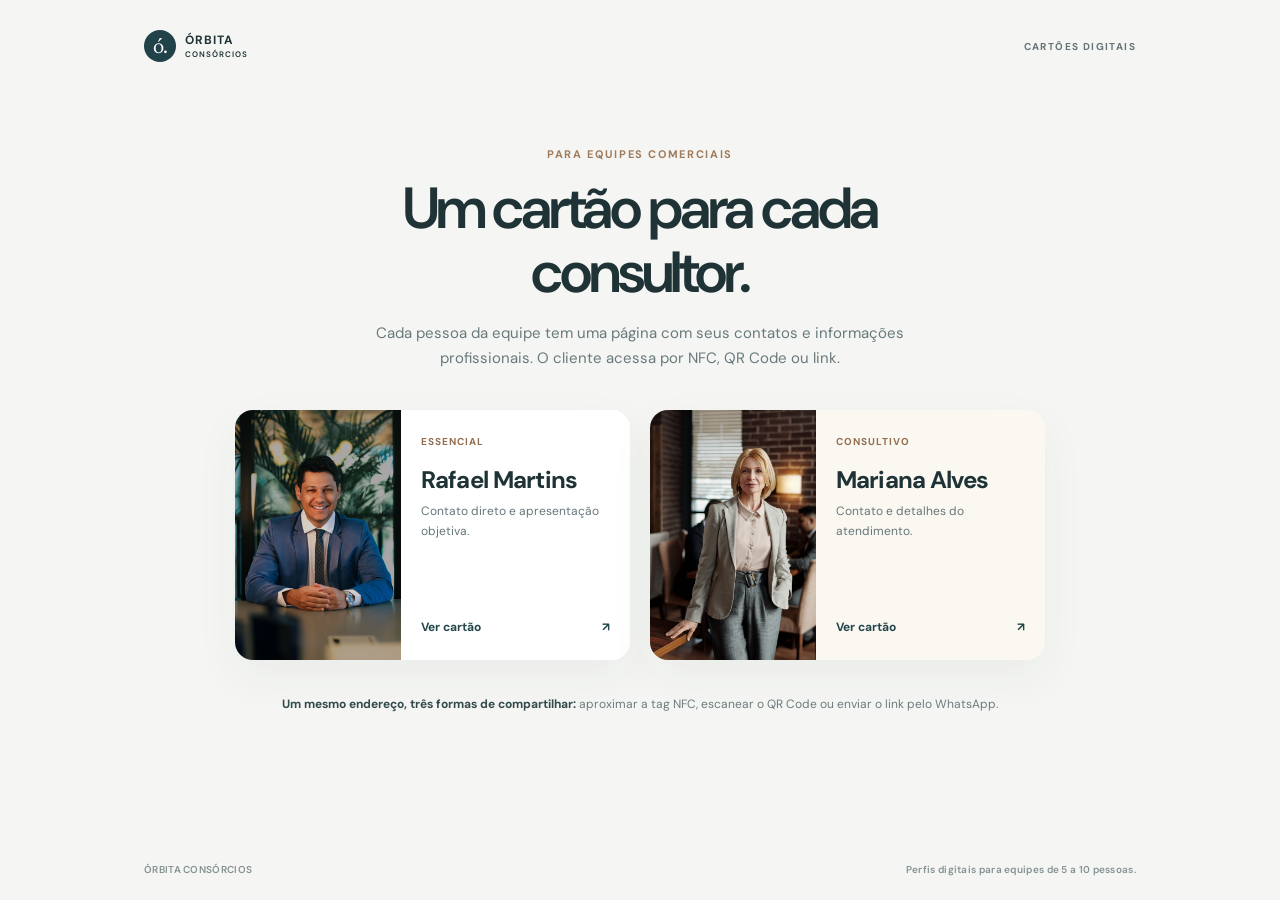
==== commit 37fe4489: "refactor(ui): perfis de contato minimalistas após pesquisa de referências" ====
--- a/index.html
+++ b/index.html
@@ -3,66 +3,54 @@
 <head>
   <meta charset="utf-8">
   <meta name="viewport" content="width=device-width, initial-scale=1">
-  <meta name="theme-color" content="#0c202a">
-  <meta name="description" content="Cartões de visitas digitais para equipes de consórcio. Perfis individuais com WhatsApp, salvar contato e compartilhamento por NFC, QR Code ou link.">
-  <title>Cartões digitais com NFC para equipes de consórcio | Órbita</title>
+  <meta name="theme-color" content="#f5f6f3">
+  <meta name="description" content="Conheça dois formatos de cartões digitais para consultores de consórcios, com contato, NFC e QR Code.">
+  <title>Cartões digitais | Órbita Consórcios</title>
+  <meta property="og:type" content="website">
+  <meta property="og:title" content="Cartões digitais para equipes de consórcios">
+  <meta property="og:description" content="Um perfil por consultor. Acesso por NFC, QR Code e link.">
+  <meta property="og:image" content="https://teoz08.github.io/cartoes-digitais-orbita/assets/mariana.jpg">
+  <meta name="twitter:card" content="summary_large_image">
   <link rel="stylesheet" href="styles.css">
-  <link rel="stylesheet" href="visual-2026.css">
 </head>
-<body class="home home-v3">
-  <div class="home-container">
-    <header class="showcase-header">
-      <a href="index.html" class="brand-symbol" aria-label="Início — Órbita Consórcios"><span class="brand-monogram">O.</span><span>ÓRBITA <small>CONSÓRCIOS</small></span></a>
-      <span class="showcase-type">CARTÕES DIGITAIS / EQUIPES</span>
+<body class="landing">
+  <div class="page-wrap">
+    <header class="topbar">
+      <a class="brand" href="index.html" aria-label="Órbita Consórcios, página inicial">
+        <span class="brand-mark">ó.</span>
+        <span>ÓRBITA <small>CONSÓRCIOS</small></span>
+      </a>
+      <span class="topbar-note">CARTÕES DIGITAIS</span>
     </header>
     <main>
-      <section class="showcase-hero">
-        <div class="showcase-copy">
-          <p class="showcase-eyebrow">NFC · QR CODE · LINK</p>
-          <h1>O cartão de visitas da sua <em>equipe comercial.</em></h1>
-          <p>Cada consultor recebe uma página com foto, contato e informações profissionais. Quem recebe o cartão pode conversar pelo WhatsApp, salvar os dados ou compartilhar o perfil.</p>
-          <a class="showcase-cta" href="#modelos">Conhecer os dois formatos <span aria-hidden="true">↗</span></a>
-          <div class="showcase-context"><strong>5 a 10 consultores</strong><span>Uma identidade visual padronizada, com dados individuais.</span></div>
-        </div>
-        <div class="showcase-visual" aria-label="Prévia dos cartões digitais">
-          <a class="mockup-phone mockup-dark" href="rafael-martins.html" aria-label="Abrir o cartão de Rafael Martins">
-            <div class="mockup-photo"><img src="assets/rafael.jpg" alt="Fotografia de exemplo de consultor"></div>
-            <div class="mockup-info"><small>CONSULTOR DE CONSÓRCIOS</small><strong>Rafael Martins</strong><span class="mockup-whatsapp"><img src="assets/icons/whatsapp.svg" alt=""> Conversar</span></div>
-          </a>
-          <a class="mockup-phone mockup-light" href="mariana-alves.html" aria-label="Abrir o cartão de Mariana Alves">
-            <div class="mockup-photo"><img src="assets/mariana.jpg" alt="Fotografia de exemplo de consultora"></div>
-            <div class="mockup-info"><small>CONSULTORA DE CONSÓRCIOS</small><strong>Mariana Alves</strong><span class="mockup-whatsapp"><img src="assets/icons/whatsapp.svg" alt=""> Conversar</span></div>
-          </a>
-          <div class="showcase-visual-note">Escolha um cartão para abrir o perfil completo.</div>
-        </div>
-      </section>
-      <section id="modelos" class="showcase-models">
-        <div class="showcase-heading">
-          <p class="showcase-eyebrow">DOIS FORMATOS</p>
-          <h2>Escolha como apresentar cada consultor.</h2>
-          <p>Os dois formatos oferecem acesso aos contatos. O consultivo também explica as modalidades e como funciona o atendimento.</p>
-        </div>
-        <div class="showcase-model-grid">
-          <a class="showcase-model-card dark" href="rafael-martins.html">
-            <img src="assets/rafael.jpg" alt="Fotografia de exemplo do cartão essencial">
-            <div><span>01 / ESSENCIAL</span><h3>Perfil e contatos em primeiro lugar.</h3><p>WhatsApp, salvar contato, compartilhar e visualizar as modalidades.</p><strong>Explorar cartão <span aria-hidden="true">↗</span></strong></div>
-          </a>
-          <a class="showcase-model-card light" href="mariana-alves.html">
-            <img src="assets/mariana.jpg" alt="Fotografia de exemplo do cartão consultivo">
-            <div><span>02 / CONSULTIVO</span><h3>O atendimento apresentado com mais detalhes.</h3><p>Além dos contatos, informações sobre modalidades e etapas do atendimento.</p><strong>Explorar cartão <span aria-hidden="true">↗</span></strong></div>
-          </a>
-        </div>
-      </section>
-      <section class="showcase-how">
-        <div><p class="showcase-eyebrow">COMPARTILHAMENTO</p><h2>Como o cliente abre o cartão?</h2><p>Uma tag NFC contém o link do perfil do vendedor. O mesmo endereço pode ser compartilhado por QR Code ou mensagem.</p></div>
-        <div class="showcase-methods">
-          <div><img src="assets/icons/nfc.svg" alt=""><div><strong>Por aproximação NFC</strong><p>O vendedor aproxima a tag de um celular compatível. O visitante recebe uma notificação para abrir o perfil.</p></div></div>
-          <div><img src="assets/icons/qr-code.svg" alt=""><div><strong>Escaneando um QR Code</strong><p>A câmera do celular identifica o código e abre o cartão digital.</p></div></div>
-          <div><img src="assets/icons/link.svg" alt=""><div><strong>Por link</strong><p>O vendedor envia o endereço por WhatsApp ou qualquer outro canal.</p></div></div>
-        </div>
-      </section>
+      <div class="landing-intro">
+        <p class="eyebrow">Para equipes comerciais</p>
+        <h1>Um cartão para cada consultor.</h1>
+        <p>Cada pessoa da equipe tem uma página com seus contatos e informações profissionais. O cliente acessa por NFC, QR Code ou link.</p>
+      </div>
+      <div class="models" aria-label="Escolha um modelo de cartão">
+        <a class="model model-essential" href="rafael-martins.html">
+          <img src="assets/rafael.jpg" alt="Fotografia de referência para o perfil de Rafael Martins">
+          <div class="model-content">
+            <span class="model-tag">ESSENCIAL</span>
+            <h2>Rafael Martins</h2>
+            <p>Contato direto e apresentação objetiva.</p>
+            <span class="model-link">Ver cartão <span aria-hidden="true">↗</span></span>
+          </div>
+        </a>
+        <a class="model model-consult" href="mariana-alves.html">
+          <img src="assets/mariana.jpg" alt="Fotografia de referência para o perfil de Mariana Alves">
+          <div class="model-content">
+            <span class="model-tag">CONSULTIVO</span>
+            <h2>Mariana Alves</h2>
+            <p>Contato e detalhes do atendimento.</p>
+            <span class="model-link">Ver cartão <span aria-hidden="true">↗</span></span>
+          </div>
+        </a>
+      </div>
+      <p class="landing-footnote"><strong>Um mesmo endereço, três formas de compartilhar:</strong> aproximar a tag NFC, escanear o QR Code ou enviar o link pelo WhatsApp.</p>
     </main>
-    <footer class="showcase-footer"><span>ÓRBITA CONSÓRCIOS</span><span>CARTÕES DIGITAIS PARA EQUIPES COMERCIAIS</span></footer>
+    <footer class="page-footer">ÓRBITA CONSÓRCIOS <span>Perfis digitais para equipes de 5 a 10 pessoas.</span></footer>
   </div>
 </body>
 </html>
--- a/styles.css
+++ b/styles.css
@@ -1,13 +1,111 @@
-@import url('https://fonts.googleapis.com/css2?family=DM+Mono:wght@400;500&family=DM+Sans:wght@400;500;600;700&family=Playfair+Display:ital,wght@0,400;0,500;0,600;1,400;1,500&display=swap');
-:root{--ink:#0b1920;--dark:#0d222d;--cream:#f6f2e9;--paper:#fdfbf7;--gold:#c9a16a;--sea:#1c4c50;--line:#d8d0c5}*{box-sizing:border-box}html{scroll-behavior:smooth}body{margin:0;font-family:'DM Sans',system-ui,sans-serif;-webkit-font-smoothing:antialiased}button,a{font:inherit}a{color:inherit;text-decoration:none}button{cursor:pointer}a:focus-visible,button:focus-visible{outline:2px solid #cfa66f;outline-offset:3px}button img{width:20px;height:20px;object-fit:contain;flex:none}.fine-label,.section-index,.eyebrow{font:500 10px 'DM Mono',monospace;letter-spacing:.12em;text-transform:uppercase}.brand-symbol{display:inline-flex;align-items:center;gap:12px;font-size:15px;font-weight:700;letter-spacing:.12em;line-height:1.1;white-space:nowrap}.brand-symbol small{display:block;font:400 9px 'DM Mono',monospace;letter-spacing:.18em;margin-top:5px}.brand-monogram{font:500 25px 'Playfair Display',serif;width:42px;height:42px;display:grid;place-items:center;border:1px solid currentColor;border-radius:50%;letter-spacing:-.1em;padding-right:3px}
-/* Landing — editorial web brochure */
-.home{background:#0b1920;color:#f8f5ef;overflow-x:hidden}.home-container{max-width:1560px;margin:auto;padding:30px clamp(20px,5vw,82px)}.home-head{display:flex;align-items:center;justify-content:space-between;gap:15px;padding-bottom:26px;border-bottom:1px solid #405158}.home-head-right{font:500 10px 'DM Mono',monospace;letter-spacing:.08em;color:#b8c4c5}.sep{color:#d4a978;padding:0 6px}.home-hero{display:grid;grid-template-columns:1.05fr .95fr;min-height:680px;align-items:stretch;padding:50px 0 72px;gap:60px}.home-copy{align-self:center}.home-copy .fine-label{color:#d0b184;display:flex;align-items:center;gap:14px}.line-gold{display:inline-block;width:46px;height:1px;background:#b69265}.home h1{font:400 clamp(48px,5.3vw,92px)/1.06 'Playfair Display',serif;letter-spacing:-.046em;margin:36px 0}.home h1 em,.how-section h2 em{font-weight:400;color:#d0b184}.home-copy>p{font-size:16px;line-height:1.85;max-width:500px;color:#c5cdd0}.hero-cta{display:inline-flex;align-items:center;gap:28px;margin-top:30px;border-bottom:1px solid #d0b184;padding:14px 0;color:#f4e3c7;font-weight:600;font-size:14px}.hero-cta svg{width:20px;height:20px;fill:none;stroke:currentColor;stroke-width:1.6}.home-photo{position:relative;height:660px;overflow:hidden;background:#26353a}.home-photo img{width:100%;height:100%;object-fit:cover;object-position:center 33%;filter:saturate(.82)}.home-photo:after{content:'';position:absolute;inset:auto 0 0;height:40%;background:linear-gradient(transparent,rgba(4,14,20,.76))}.home-photo-caption{position:absolute;left:26px;bottom:28px;z-index:1;color:white;font:400 11px 'DM Mono',monospace;letter-spacing:.13em}.home-photo-caption b{display:block;font:500 12px 'DM Sans',sans-serif;margin-top:10px}.formats{border-top:1px solid #42535b;padding:60px 0 90px}.formats-top{display:flex;align-items:flex-end;justify-content:space-between;gap:35px;margin-bottom:30px}.formats-top .fine-label{color:#d3b17d}.formats h2{font:400 clamp(29px,3.1vw,48px) 'Playfair Display',serif;letter-spacing:-.04em;margin:0}.formats-grid{display:grid;grid-template-columns:1fr 1fr;gap:22px;min-width:0}.format-card{min-width:0;position:relative;overflow:hidden;padding:34px;min-height:560px;display:grid;grid-template-columns:1fr 45%;grid-template-rows:auto 1fr;gap:25px;transition:transform .2s}.format-card:hover{transform:translateY(-5px)}.format-dark{background:#193541}.format-light{background:#e9e2d7;color:#132a30}.format-index{grid-column:1/-1;display:flex;gap:15px;font:500 13px 'DM Mono',monospace;color:#cbaa79;letter-spacing:.06em}.format-light .format-index{color:#82613c}.format-index span{font-size:10px;align-self:center}.format-photo{grid-column:2;grid-row:2;align-self:stretch;overflow:hidden;min-height:350px}.format-photo img{display:block;width:100%;height:100%;object-fit:cover;object-position:center 24%}.format-desc{grid-column:1;grid-row:2;align-self:end}.format-desc h3{font:400 clamp(27px,2.8vw,43px) 'Playfair Display',serif;letter-spacing:-.045em;margin:0 0 24px}.format-desc p{font-size:14px;line-height:1.75;color:#bdcbd0;margin:0 0 42px}.format-light .format-desc p{color:#526269}.format-desc strong{font-size:13px;font-weight:600;border-bottom:1px solid currentColor;padding-bottom:10px;display:inline-flex;gap:20px}.how-section{border-top:1px solid #42535b;display:grid;grid-template-columns:1fr 1fr;gap:45px;padding:70px 0 105px}.how-section .fine-label{color:#d0b184}.how-section h2{font:400 clamp(32px,3.2vw,50px)/1.2 'Playfair Display',serif;letter-spacing:-.04em}.how-intro{max-width:470px;font-size:15px;line-height:1.8;color:#bcc9c9;margin:20px 0 0}.how-items>div{border-top:1px solid #536269;padding:18px 0;display:grid;grid-template-columns:44px 105px 1fr;gap:16px;align-items:start}.how-items span{font:400 11px 'DM Mono',monospace;color:#c7ab83}.how-items strong{font-size:15px}.how-items p{font-size:13px;color:#bbc8cb;line-height:1.7;margin:0}.home-footer{border-top:1px solid #43535a;display:flex;justify-content:space-between;gap:16px;padding:28px 0 16px;color:#adbcbf;font:400 10px 'DM Mono',monospace}.home-footer small{font-size:9px}
-/* Shared profile surfaces */
-.profile-stage{width:100%;min-height:100vh;padding:42px 16px;display:flex;align-items:flex-start;justify-content:center}.identity-card{width:min(480px,100%);overflow:hidden;box-shadow:0 25px 90px rgba(0,0,0,.14)}.section-index{color:#bd9766}.card-footer{display:flex;justify-content:space-between;gap:10px;font:500 9px 'DM Mono',monospace;letter-spacing:.06em;padding-top:24px;border-top:1px solid currentColor;opacity:.65}.toast{position:fixed;z-index:99;bottom:24px;left:50%;transform:translate(-50%,35px);opacity:0;pointer-events:none;background:#f6f2e9;color:#112b34;border:1px solid #d8c7ad;box-shadow:0 8px 32px #081a2533;border-radius:9px;padding:13px 20px;max-width:calc(100% - 32px);width:max-content;text-align:center;line-height:1.4;font-size:13px;transition:opacity .2s,transform .2s}.toast.active{opacity:1;transform:translate(-50%,0)}
-/* Essential: dark documentary */
-.profile-a{background:#e3e6e5;color:#f9f7f0}.profile-a .identity-card{background:#101e26}.a-photo-head{height:465px;position:relative;overflow:hidden}.a-photo-head>img{position:absolute;inset:0;width:100%;height:100%;object-fit:cover;object-position:center 23%;filter:saturate(.74)}.a-photo-shade{position:absolute;inset:0;background:linear-gradient(180deg,rgba(4,16,22,.58),rgba(4,16,22,.02) 34%,rgba(4,16,22,.17) 50%,rgba(4,16,22,.93) 100%)}.a-nav{position:absolute;left:26px;right:26px;top:23px;display:flex;justify-content:space-between;align-items:center;gap:15px}.a-nav .brand-symbol{font-size:12px}.a-nav .brand-monogram{width:36px;height:36px;font-size:21px}.a-nav-right{font:400 9px 'DM Mono',monospace;letter-spacing:.09em}.a-nav-right b{margin-left:8px;color:#d1b285}.a-head-copy{position:absolute;bottom:30px;left:30px}.eyebrow{color:#e3c998}.a-head-copy h1{font:400 62px/1.05 'Playfair Display',serif;letter-spacing:-.055em;margin:16px 0}.a-head-copy h1 em{font-weight:400}.a-head-underline{display:block;background:#cfaa77;width:65px;height:2px}.a-content{padding:28px 29px 34px}.a-intro{padding-bottom:28px}.a-intro p{font-size:17px;line-height:1.7;margin:16px 0 0;color:#d3d9d8}.a-action-group{padding-bottom:46px}.action-button{border:1px solid #39515b;color:#f7f6ef;background:transparent;display:flex;gap:12px;align-items:center;justify-content:center;min-height:61px;width:100%;font-size:13px;font-weight:600;position:relative}.action-button span{position:absolute;right:21px}.action-gold{background:#d6b585;color:#0e252d;border-color:#d6b585;font-size:14px;justify-content:flex-start;padding:0 20px}.action-gold img{filter:brightness(0) saturate(100%)}.a-action-secondary{display:grid;grid-template-columns:1fr 1fr;gap:10px;margin-top:10px}.a-action-secondary .action-button{font-size:12px;min-height:56px}.a-action-secondary img{filter:invert(1)}.a-specialties{border-top:1px solid #39515b;padding-top:29px}.a-specialties h2,.a-end h2{font:400 34px/1.22 'Playfair Display',serif;letter-spacing:-.04em;margin:17px 0 28px}.a-specialties h2 em,.a-end h2 em{color:#d5b58a}.a-categories{display:grid;grid-template-columns:1fr 1fr;gap:0;border-top:1px solid #42545a;border-left:1px solid #42545a}.a-categories>div{min-height:145px;border-right:1px solid #42545a;border-bottom:1px solid #42545a;padding:20px 16px}.a-categories img{filter:invert(1);width:25px;height:25px;margin-bottom:13px}.a-categories strong{display:block;font-size:14px;margin-bottom:5px}.a-categories small{font-size:11px;color:#a5b8bc;line-height:1.5}.a-end{padding:50px 0 38px}.a-text-cta{border:0;border-bottom:1px solid #c5a578;background:transparent;color:#e8c696;padding:14px 0;display:flex;justify-content:space-between;align-items:center;width:100%;font-weight:600;font-size:14px}
-/* Consultive: warm paper editorial */
-.profile-b{background:#e4e0d8;color:#172c31}.profile-b .identity-card{background:#fbf9f4}.b-cover{background:#e9e4dc;padding:26px 28px 0}.b-top{display:flex;justify-content:space-between;gap:10px;align-items:center;margin-bottom:25px}.b-top .brand-symbol{font-size:12px}.b-top .brand-monogram{font-size:21px;width:38px;height:38px}.edition{font:400 9px 'DM Mono',monospace;white-space:nowrap;color:#65706e}.b-photo{height:370px;overflow:hidden;background:#c9c4be}.b-photo img{height:100%;width:100%;object-fit:cover;object-position:center 22%;filter:saturate(.85)}.b-header-bottom{display:flex;justify-content:space-between;padding:18px 0;font:500 9px 'DM Mono',monospace;letter-spacing:.08em;border-bottom:1px solid #c7c1b7}.b-intro{padding:32px 29px 46px}.b-intro .fine-label{color:#9b7955}.b-intro h1{font:400 58px/1.08 'Playfair Display',serif;letter-spacing:-.06em;margin:15px 0 24px}.b-intro h1 em{color:#997751}.b-intro p{font-size:16px;line-height:1.8;color:#61706e;margin:0 0 32px}.b-primary,.b-two button,.b-last button{display:flex;align-items:center;justify-content:center;gap:13px;width:100%;border:0;min-height:61px;background:#1a3c43;color:white;font-weight:600;font-size:14px}.b-primary span{margin-left:auto;margin-right:20px}.b-primary{justify-content:flex-start;padding-left:21px}.b-primary img{filter:invert(1)}.b-two{display:grid;grid-template-columns:1fr 1fr;gap:10px;margin-top:10px}.b-two button{background:#f2eee6;border:1px solid #d6d0c4;color:#274047;min-height:56px;font-size:12px}.b-services,.b-process,.b-last{padding:43px 29px;border-top:1px solid #e0d9ce}.b-services h2,.b-process h2,.b-last h2{font:400 35px/1.25 'Playfair Display',serif;letter-spacing:-.04em;margin:19px 0}.b-services h2 em,.b-process h2 em,.b-last h2 em{color:#ac865a}.b-services>p{font-size:13px;line-height:1.75;color:#66746f;margin-bottom:24px}.service-list{border-top:1px solid #d3ccbf}.service-list>div{display:grid;grid-template-columns:33px 1fr;column-gap:14px;border-bottom:1px solid #d3ccbf;padding:17px 0;align-items:center}.service-list img{width:24px;height:24px;grid-row:1/3}.service-list strong{font-size:14px}.service-list span{color:#718079;font-size:11px;margin-top:5px}.process-row{border-top:1px solid #d9d1c4;display:grid;grid-template-columns:42px 1fr;gap:12px;padding:17px 0}.process-row>span{font:500 12px 'DM Mono',monospace;color:#ad895d}.process-row strong{font-size:14px}.process-row p{font-size:12px;line-height:1.65;color:#6a7771;margin:5px 0 0}.b-last{background:#eae3d6}.b-last button{margin-top:24px;justify-content:space-between;padding:0 21px}.profile-b .card-footer{margin:0 29px 28px;color:#536663}
-@media(max-width:900px){.home-hero{gap:26px;min-height:550px}.home-photo{height:510px}.format-card{padding:20px;grid-template-columns:1fr 42%;min-height:470px}.format-photo{min-height:290px}.formats-top{display:block}.formats h2{margin-top:20px}}
-@media(max-width:640px){.home-container{padding:21px 22px}.home-head-right{display:none}.home-hero{padding:50px 0 45px;display:flex;flex-direction:column;gap:38px}.home h1{font-size:clamp(43px,10.7vw,65px);margin:26px 0}.home-copy>p{font-size:14px;line-height:1.75}.home-photo{height:420px;width:100%}.formats{padding:42px 0 62px}.formats-grid{grid-template-columns:1fr}.format-card{min-height:400px}.format-photo{min-height:280px}.format-desc h3{font-size:31px}.how-section{grid-template-columns:1fr;gap:10px;padding:50px 0 70px}.how-items>div{grid-template-columns:30px 87px 1fr;gap:12px}.how-items p{font-size:12px}.home-footer{font-size:9px;line-height:1.6;flex-direction:column}.profile-stage{padding:0}.identity-card{box-shadow:none}.a-photo-head{height:450px}.b-cover{padding-left:22px;padding-right:22px}.b-photo{height:360px}.edition{font-size:8px}.b-intro h1{font-size:54px}}
-@media(max-width:370px){.a-nav-right,.edition{display:none}.format-card{grid-template-columns:1fr 40%}.format-desc p{font-size:12px}.format-photo{min-height:260px}.a-head-copy h1{font-size:53px}.a-action-secondary .action-button,.b-two button{font-size:11px;gap:5px}.b-photo{height:340px}}
+@import url('https://fonts.googleapis.com/css2?family=DM+Sans:wght@400;500;600;700&family=Newsreader:opsz,wght@6..72,400;6..72,500&display=swap');
+:root {
+  --ink: #1f3336;
+  --muted: #657578;
+  --teal: #23464a;
+  --warm: #ab8057;
+  --canvas: #f5f6f3;
+}
+* { box-sizing: border-box; }
+html { scroll-behavior: smooth; }
+body { margin: 0; font-family: 'DM Sans', system-ui, sans-serif; color: var(--ink); -webkit-font-smoothing: antialiased; }
+button, a { font: inherit; }
+a { color: inherit; text-decoration: none; }
+button { cursor: pointer; }
+a:focus-visible, button:focus-visible { outline: 3px solid #a98057; outline-offset: 3px; }
+img { display: block; max-width: 100%; }
+.brand { display: inline-flex; align-items: center; gap: 9px; font-size: 12px; font-weight: 700; line-height: 1; letter-spacing: .075em; }
+.brand small { display: block; font-size: 8px; margin-top: 4px; letter-spacing: .12em; font-weight: 600; }
+.brand-mark { display: grid; place-items: center; width: 32px; height: 32px; border-radius: 50%; background: #214249; color: #fff; font: 400 22px 'Newsreader', serif; letter-spacing: -.04em; padding-top: 3px; }
+/* Apresentação comercial — sem painéis decorativos ou seções redundantes. */
+.landing { min-height: 100vh; background: var(--canvas); }
+.page-wrap { max-width: 1060px; min-height: 100vh; padding: 30px 34px 24px; margin: 0 auto; display: flex; flex-direction: column; }
+.topbar { display: flex; align-items: center; justify-content: space-between; gap: 15px; }
+.topbar-note { font-size: 10px; color: #667477; font-weight: 700; letter-spacing: .14em; }
+.landing-intro { margin: 85px auto 38px; text-align: center; max-width: 660px; }
+.eyebrow { margin: 0; text-transform: uppercase; letter-spacing: .15em; font-size: 11px; font-weight: 700; color: #a07b5b; }
+.landing h1 { max-width: 670px; margin: 15px auto 16px; font-weight: 600; line-height: 1.11; letter-spacing: -.055em; font-size: clamp(36px, 5vw, 58px); }
+.landing-intro>p:last-child { max-width: 540px; margin: 0 auto; font-size: 15px; color: #68797c; line-height: 1.7; }
+.models { display: grid; grid-template-columns: repeat(2, 1fr); gap: 20px; max-width: 810px; width: 100%; margin: 0 auto; }
+.model { background: #fff; display: grid; grid-template-columns: 42% 1fr; border-radius: 18px; overflow: hidden; min-height: 250px; box-shadow: 0 16px 46px #27393b0d; transition: transform .18s ease, box-shadow .18s ease; }
+.model:hover { transform: translateY(-3px); box-shadow: 0 18px 46px #27393b1b; }
+.model>img { width: 100%; height: 100%; object-fit: cover; object-position: center 27%; }
+.model-consult { background: #fbf8f2; }
+.model-content { padding: 25px 20px; display: flex; align-items: flex-start; flex-direction: column; }
+.model-tag { color: #926d4e; letter-spacing: .1em; font-size: 10px; font-weight: 700; }
+.model h2 { font-size: 24px; line-height: 1.15; letter-spacing: -.035em; margin: 18px 0 9px; }
+.model p { font-size: 12px; line-height: 1.6; color: #657779; margin: 0; }
+.model-link { display: flex; justify-content: space-between; width: 100%; font-size: 12px; font-weight: 700; color: var(--teal); margin-top: auto; padding-top: 22px; }
+.landing-footnote { font-size: 12px; color: #6c7b7c; text-align: center; line-height: 1.7; margin: 34px 10px 0; }
+.landing-footnote strong { color: #334a4c; }
+.page-footer { display: flex; justify-content: space-between; gap: 15px; margin-top: auto; padding-top: 58px; color: #849294; font-size: 10px; font-weight: 600; letter-spacing: .03em; }
+/* Cartões digitais — prioridade para nome e ações. */
+.profile-page { min-height: 100svh; display: flex; justify-content: center; align-items: flex-start; background: var(--canvas); padding: 25px 15px; }
+.profile-card { width: min(420px, 100%); background: #fff; border-radius: 20px; box-shadow: 0 20px 60px #25383e13; padding: 26px 27px 23px; }
+.profile-brand { display: flex; align-items: center; justify-content: flex-start; }
+.profile-identity { text-align: center; }
+.profile-identity .role { text-transform: uppercase; font-size: 10px; font-weight: 700; letter-spacing: .13em; color: #a17c56; margin: 0 0 8px; }
+.profile-identity h1 { margin: 0; font-size: 33px; font-weight: 600; letter-spacing: -.05em; line-height: 1.15; }
+.profile-identity .description { font-size: 13px; line-height: 1.65; color: var(--muted); max-width: 324px; margin: 12px auto 0; }
+.essential-avatar { margin: 23px auto 19px; width: 134px; height: 134px; border-radius: 50%; overflow: hidden; background: #d0dad6; }
+.essential-avatar img { height: 100%; width: 100%; object-fit: cover; object-position: center 26%; }
+.actions { margin-top: 26px; }
+.actions button { display: flex; align-items: center; justify-content: center; gap: 9px; border: 0; width: 100%; min-height: 52px; font-size: 13px; font-weight: 700; transition: background .15s ease, transform .15s ease; }
+.actions button:active { transform: translateY(1px); }
+.actions button img { height: 19px; width: 19px; flex: none; }
+.primary-action { background: var(--teal); color: white; border-radius: 10px; padding: 0 16px; }
+.primary-action:hover { background: #19363a; }
+.primary-action img { filter: invert(1); }
+.primary-action span { margin-left: auto; font-size: 17px; font-weight: 400; }
+.secondary-actions { display: grid; grid-template-columns: repeat(2, minmax(0, 1fr)); gap: 10px; margin-top: 10px; }
+.secondary-actions button { min-height: 48px; background: #f0f3f1; color: #2d474a; border-radius: 9px; font-size: 12px; padding: 0 7px; }
+.secondary-actions button:hover { background: #e5ebe8; }
+.secondary-actions img { width: 17px !important; height: 17px !important; }
+.microcopy { margin: 17px auto 0; text-align: center; color: #879294; font-size: 11px; line-height: 1.5; max-width: 280px; }
+.profile-foot { margin-top: 35px; color: #9ca7a8; font-size: 10px; display: flex; align-items: center; justify-content: space-between; gap: 8px; }
+.theme-consult { background: #f4f0e9; }
+.theme-consult .profile-card { background: #fffdf9; }
+.theme-consult .brand-mark { background: #9c7654; }
+.consult-photo { margin: 21px 0 19px; border-radius: 13px; height: 203px; overflow: hidden; background: #ddd8d0; }
+.consult-photo img { height: 100%; width: 100%; object-fit: cover; object-position: center 29%; }
+.theme-consult .profile-identity h1 { font: 400 39px/1.05 'Newsreader', Georgia, serif; letter-spacing: -.03em; }
+.theme-consult .profile-identity .description { margin-top: 10px; }
+.theme-consult .actions { margin-top: 20px; }
+.theme-consult .primary-action { background: #315457; }
+.theme-consult .secondary-actions button { background: #f3efe8; }
+.theme-consult .secondary-actions button:hover { background: #ebe6dd; }
+.consult-info { background: #f5f1ea; border-radius: 12px; padding: 16px 18px; margin-top: 23px; }
+.consult-info h2 { margin: 0 0 7px; color: #365257; font-size: 13px; }
+.consult-info p { font-size: 12px; color: #657271; line-height: 1.65; margin: 0; }
+.theme-consult .profile-foot { margin-top: 22px; }
+.toast { position: fixed; bottom: 22px; left: 50%; transform: translate(-50%, 16px); opacity: 0; pointer-events: none; z-index: 20; padding: 12px 17px; border-radius: 10px; background: #1f3539; color: #fff; box-shadow: 0 9px 30px #0002; line-height: 1.45; font-size: 12px; max-width: calc(100% - 32px); text-align: center; transition: opacity .2s, transform .2s; }
+.toast.active { opacity: 1; transform: translate(-50%, 0); }
+@media(max-width: 700px) {
+  .page-wrap { padding: 19px 20px 22px; }
+  .landing-intro { margin: 57px auto 32px; }
+  .models { grid-template-columns: 1fr; max-width: 470px; gap: 14px; }
+  .model { min-height: 178px; grid-template-columns: 37% 1fr; border-radius: 14px; }
+  .model-content { padding: 18px 17px; }
+  .model h2 { font-size: 22px; margin: 12px 0 7px; }
+  .model-link { padding-top: 12px; }
+  .landing-footnote { margin-top: 28px; }
+  .page-footer { padding-top: 55px; line-height: 1.6; flex-direction: column; }
+}
+@media(max-width: 480px) {
+  .profile-page { padding: 0; background: #fff; }
+  .profile-card { min-height: 100svh; width: 100%; border-radius: 0; box-shadow: none; padding: 22px 23px; }
+  .theme-consult { background: #fffdf9; }
+  .landing h1 { font-size: 37px; }
+  .landing-intro>p:last-child { font-size: 13px; }
+  .model h2 { font-size: 20px; }
+  .profile-identity h1 { font-size: 32px; }
+  .consult-photo { height: 185px; }
+}
+@media(max-width: 350px) {
+  .topbar-note { display: none; }
+  .landing h1 { font-size: 33px; }
+  .model-content { padding: 14px 12px; }
+  .model h2 { font-size: 18px; }
+  .secondary-actions button { font-size: 11px; }
+}
+@media(prefers-reduced-motion: reduce) { *, *::before, *::after { transition: none !important; scroll-behavior: auto !important; } }
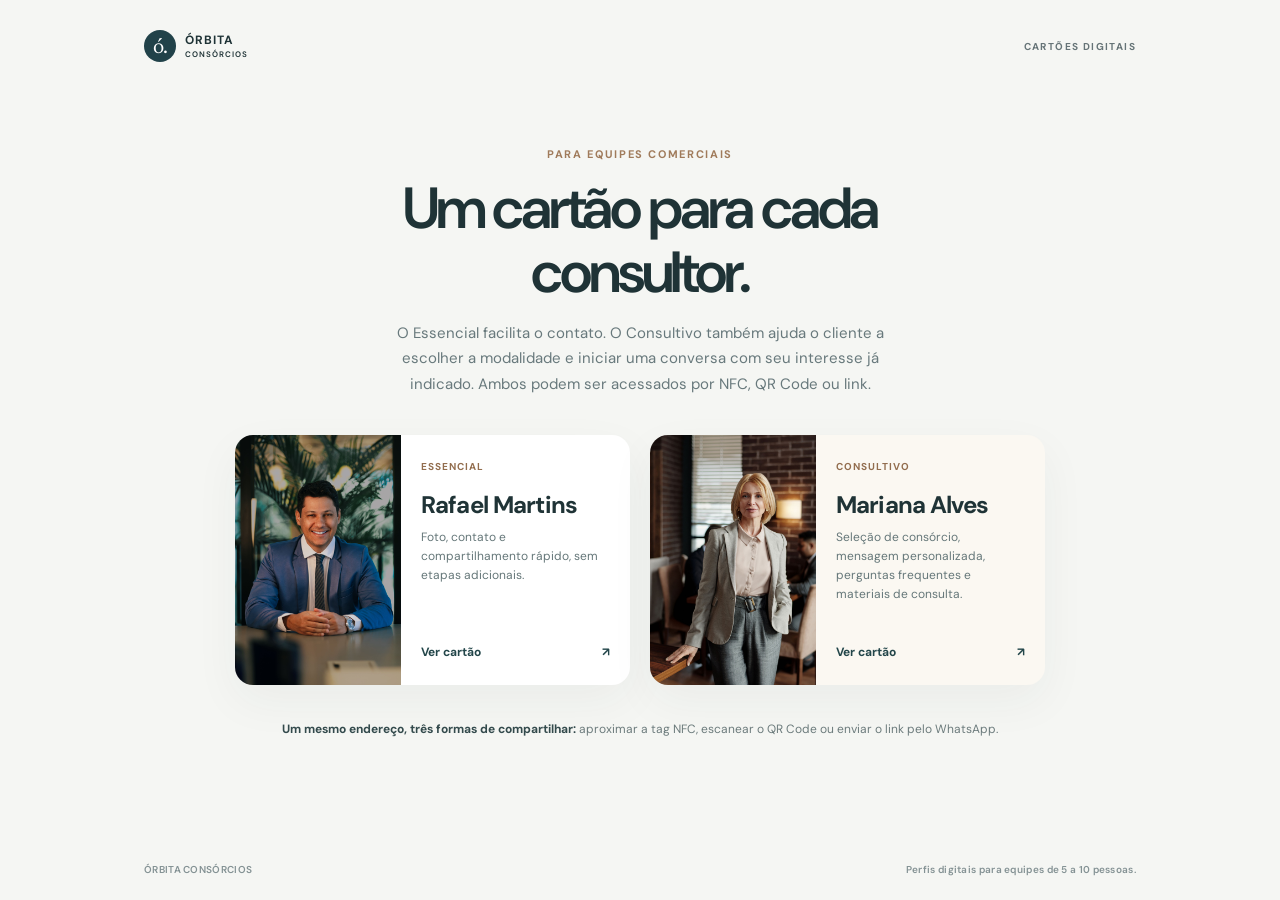
==== commit aba37d47: "feat: diferenciar pacote consultivo com escolha de interesse e FAQ" ====
--- a/index.html
+++ b/index.html
@@ -26,7 +26,7 @@
       <div class="landing-intro">
         <p class="eyebrow">Para equipes comerciais</p>
         <h1>Um cartão para cada consultor.</h1>
-        <p>Cada pessoa da equipe tem uma página com seus contatos e informações profissionais. O cliente acessa por NFC, QR Code ou link.</p>
+        <p>O Essencial facilita o contato. O Consultivo também ajuda o cliente a escolher a modalidade e iniciar uma conversa com seu interesse já indicado. Ambos podem ser acessados por NFC, QR Code ou link.</p>
       </div>
       <div class="models" aria-label="Escolha um modelo de cartão">
         <a class="model model-essential" href="rafael-martins.html">
@@ -34,7 +34,7 @@
           <div class="model-content">
             <span class="model-tag">ESSENCIAL</span>
             <h2>Rafael Martins</h2>
-            <p>Contato direto e apresentação objetiva.</p>
+            <p>Foto, contato e compartilhamento rápido, sem etapas adicionais.</p>
             <span class="model-link">Ver cartão <span aria-hidden="true">↗</span></span>
           </div>
         </a>
@@ -43,7 +43,7 @@
           <div class="model-content">
             <span class="model-tag">CONSULTIVO</span>
             <h2>Mariana Alves</h2>
-            <p>Contato e detalhes do atendimento.</p>
+            <p>Seleção de consórcio, mensagem personalizada, perguntas frequentes e materiais de consulta.</p>
             <span class="model-link">Ver cartão <span aria-hidden="true">↗</span></span>
           </div>
         </a>
--- a/styles.css
+++ b/styles.css
@@ -108,4 +108,30 @@
   .model h2 { font-size: 18px; }
   .secondary-actions button { font-size: 11px; }
 }
-@media(prefers-reduced-motion: reduce) { *, *::before, *::after { transition: none !important; scroll-behavior: auto !important; } }+@media(prefers-reduced-motion: reduce) { *, *::before, *::after { transition: none !important; scroll-behavior: auto !important; } }
+/* Consultivo: recursos adicionais, recolhidos e sem poluir a primeira tela. */
+.interest-picker{margin-top:26px;padding:20px 17px;background:#f6f2eb;border-radius:14px}
+.interest-picker h2{font-size:16px;line-height:1.35;margin:0 0 5px;color:#274648}
+.interest-picker>p:not(.interest-summary):not(.interest-disclaimer){font-size:12px;line-height:1.6;color:#657578;margin:0 0 15px}
+.interest-options{display:grid;grid-template-columns:repeat(3,minmax(0,1fr));gap:7px}
+.interest-options button{min-width:0;display:flex;flex-direction:column;align-items:center;justify-content:center;gap:7px;min-height:70px;padding:9px 4px;border:1px solid #e3ded6;border-radius:9px;background:#fffdf9;color:#365156;font-size:11px;font-weight:700;cursor:pointer}
+.interest-options button img{width:21px;height:21px;object-fit:contain}
+.interest-options button[aria-pressed="true"]{background:#e6eee9;border:1.5px solid #315957;box-shadow:inset 0 0 0 1px #315957}
+.interest-options button:hover{border-color:#77958e}
+.interest-summary{font-size:12px;line-height:1.55;color:#496269;background:#fffdf9;border-left:2px solid #bca17e;padding:10px 12px;margin:14px 0}
+.interest-cta{display:flex;align-items:center;justify-content:center;width:100%;min-height:45px;border:0;border-radius:8px;background:#34575c;color:#fff;font-weight:700;font-size:12px;cursor:pointer}
+.interest-cta:disabled{background:#dcded9;color:#7a8a8b;cursor:default}
+.interest-disclaimer{font-size:10px;color:#788987;line-height:1.5;margin:10px 0 0}
+.premium-details{margin:17px 0 0}
+.premium-details details{border-bottom:1px solid #e4e1da}
+.premium-details details:first-child{border-top:1px solid #e4e1da}
+.premium-details summary{list-style:none;display:flex;justify-content:space-between;gap:10px;align-items:center;cursor:pointer;padding:17px 2px;color:#3b5559;font-size:13px;font-weight:700}
+.premium-details summary::-webkit-details-marker{display:none}
+.premium-details summary span{font-size:18px;font-weight:400;color:#8b998f}
+.premium-details details[open] summary span{transform:rotate(45deg)}
+.premium-details summary:focus-visible{outline:2px solid #b58d5c;outline-offset:2px}
+.accordion-body{padding:0 3px 17px}
+.accordion-body h3{font-size:12px;margin:13px 0 5px;color:#34565c}
+.accordion-body p{font-size:12px;line-height:1.7;color:#697a78;margin:4px 0 10px}
+.accordion-body a{display:block;width:fit-content;color:#265e69;font-size:11px;line-height:1.5;text-decoration:underline;text-underline-offset:3px;margin-top:12px}
+.theme-consult .profile-foot{margin-top:24px}
